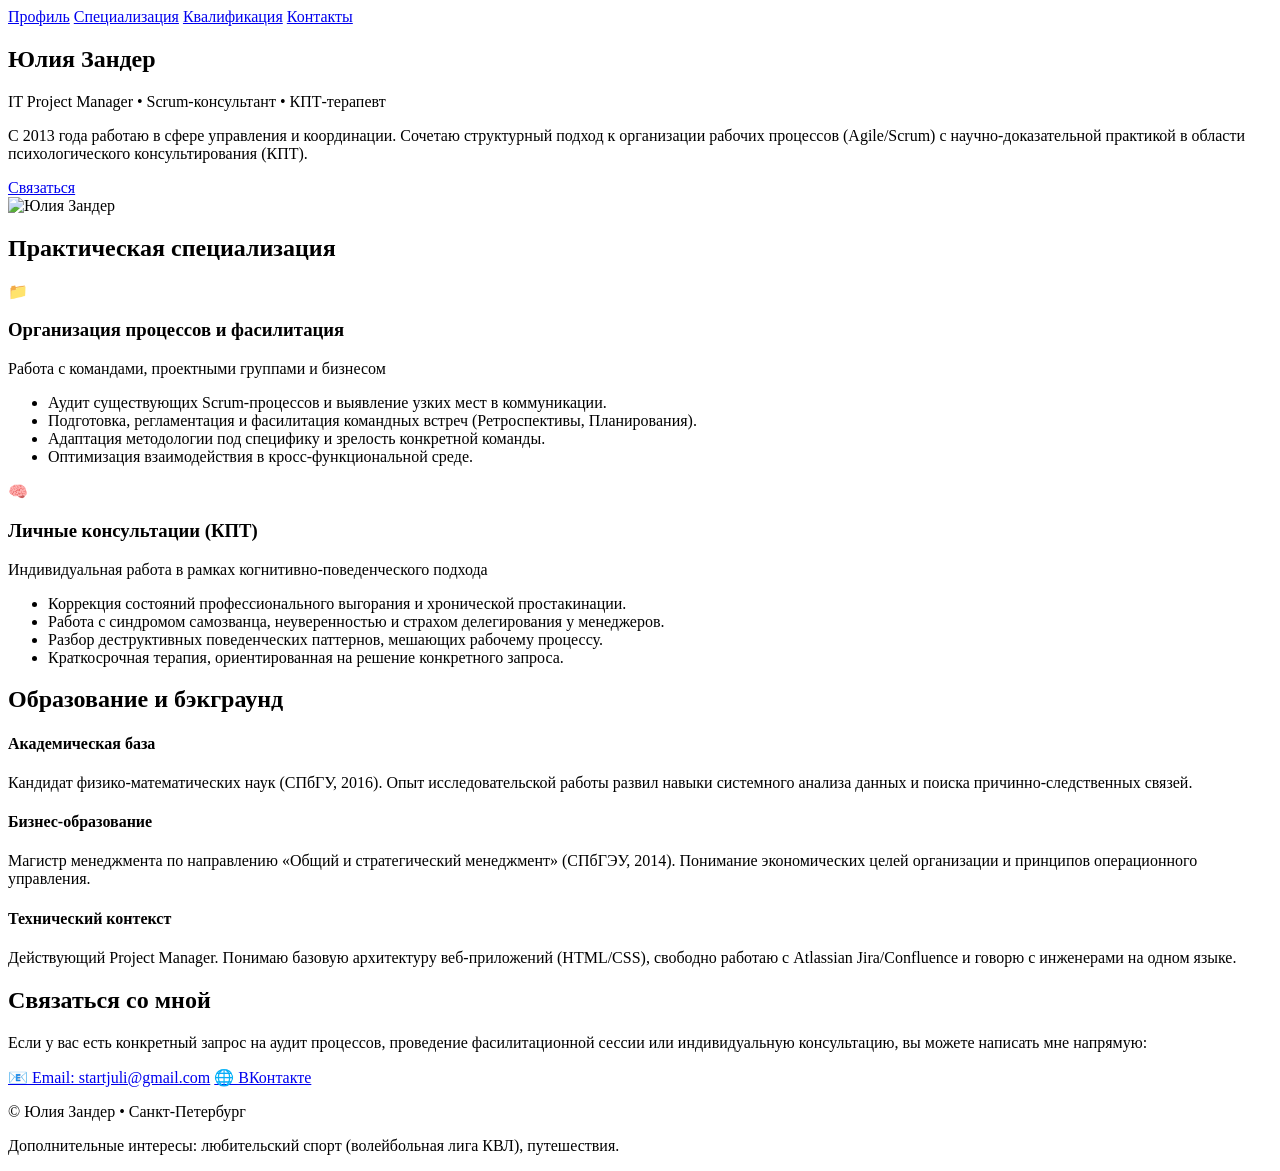
==== index.html @ 4fc64cb1 "Add positioning from Gmini (v 1) row" ====
<!DOCTYPE html>
<html lang="ru">
<head>
  <meta charset="UTF-8">
  <meta name="viewport" content="width=device-width, initial-scale=1.0">
  <title>Юлия Зандер | Управление проектами, Scrum-консалтинг, КПТ</title>
  <!-- Перешли на строгий и читаемый системный шрифт, убрали лишний декор -->
  <link href="https://fonts.googleapis.com/css2?family=Inter:wght@400;500;600;700&display=swap" rel="stylesheet">
  <link rel="stylesheet" href="my-page-styles.css">
</head>
<body>

  <header class="header">
    <nav class="menu">
      <a href="#about">Профиль</a> 
      <a href="#services">Специализация</a>
      <a href="#background">Квалификация</a>
      <a href="#contacts">Контакты</a>
    </nav>
  </header>

  <main class="container">
    
    <!-- Главный экран: Только факты и статус -->
    <section id="about" class="hero-section">
      <div class="hero-text">
        <h1>Юлия Зандер</h1>
        <p class="hero-subtitle">IT Project Manager • Scrum-консультант • КПТ-терапевт</p>
        <p class="hero-description">
          С 2013 года работаю в сфере управления и координации. Сочетаю структурный подход к организации рабочих процессов (Agile/Scrum) с научно-доказательной практикой в области психологического консультирования (КПТ).
        </p>
        <a href="#contacts" class="cta-button">Связаться</a>
      </div>
      <div class="hero-photo">
        <img src="my_photo_1.jpg" alt="Юлия Зандер" class="profile-img">
      </div>
    </section>

    <!-- Разделение практики: Четкие зоны ответственности -->
    <section id="services" class="services-section">
      <h2>Практическая специализация</h2>
      <div class="services-grid">
        
        <!-- Направление 1 -->
        <div class="service-card">
          <div class="card-icon">📁</div>
          <h3>Организация процессов и фасилитация</h3>
          <p class="card-target">Работа с командами, проектными группами и бизнесом</p>
          <ul class="card-list">
            <li>Аудит существующих Scrum-процессов и выявление узких мест в коммуникации.</li>
            <li>Подготовка, регламентация и фасилитация командных встреч (Ретроспективы, Планирования).</li>
            <li>Адаптация методологии под специфику и зрелость конкретной команды.</li>
            <li>Оптимизация взаимодействия в кросс-функциональной среде.</li>
          </ul>
        </div>

        <!-- Направление 2 -->
        <div class="service-card">
          <div class="card-icon">🧠</div>
          <h3>Личные консультации (КПТ)</h3>
          <p class="card-target">Индивидуальная работа в рамках когнитивно-поведенческого подхода</p>
          <ul class="card-list">
            <li>Коррекция состояний профессионального выгорания и хронической простакинации.</li>
            <li>Работа с синдромом самозванца, неуверенностью и страхом делегирования у менеджеров.</li>
            <li>Разбор деструктивных поведенческих паттернов, мешающих рабочему процессу.</li>
            <li>Краткосрочная терапия, ориентированная на решение конкретного запроса.</li>
          </ul>
        </div>

      </div>
    </section>

    <!-- Квалификация: Подтверждение надежности через жесткие факты -->
    <section id="background" class="background-section">
      <h2>Образование и бэкграунд</h2>
      <div class="bg-grid">
        <div class="bg-item">
          <h4>Академическая база</h4>
          <p>Кандидат физико-математических наук (СПбГУ, 2016). Опыт исследовательской работы развил навыки системного анализа данных и поиска причинно-следственных связей.</p>
        </div>
        <div class="bg-item">
          <h4>Бизнес-образование</h4>
          <p>Магистр менеджмента по направлению «Общий и стратегический менеджмент» (СПбГЭУ, 2014). Понимание экономических целей организации и принципов операционного управления.</p>
        </div>
        <div class="bg-item">
          <h4>Технический контекст</h4>
          <p>Действующий Project Manager. Понимаю базовую архитектуру веб-приложений (HTML/CSS), свободно работаю с Atlassian Jira/Confluence и говорю с инженерами на одном языке.</p>
        </div>
      </div>
    </section>

    <!-- Контакты: Без призывов "успей записаться" -->
    <section id="contacts" class="contacts-section">
      <h2>Связаться со мной</h2>
      <p>Если у вас есть конкретный запрос на аудит процессов, проведение фасилитационной сессии или индивидуальную консультацию, вы можете написать мне напрямую:</p>
      
      <div class="contacts-links">
        <a href="mailto:startjuli@gmail.com" class="contact-item">📧 Email: startjuli@gmail.com</a>
        <a href="https://vk.com/egorovayuli" target="_blank" class="contact-item">🌐 ВКонтакте</a>
      </div>
    </section>

  </main>

  <footer class="footer">
    <p>&copy; Юлия Зандер • Санкт-Петербург</p>
    <p class="footer-note">Дополнительные интересы: любительский спорт (волейбольная лига КВЛ), путешествия.</p>
  </footer>

</body>
</html>
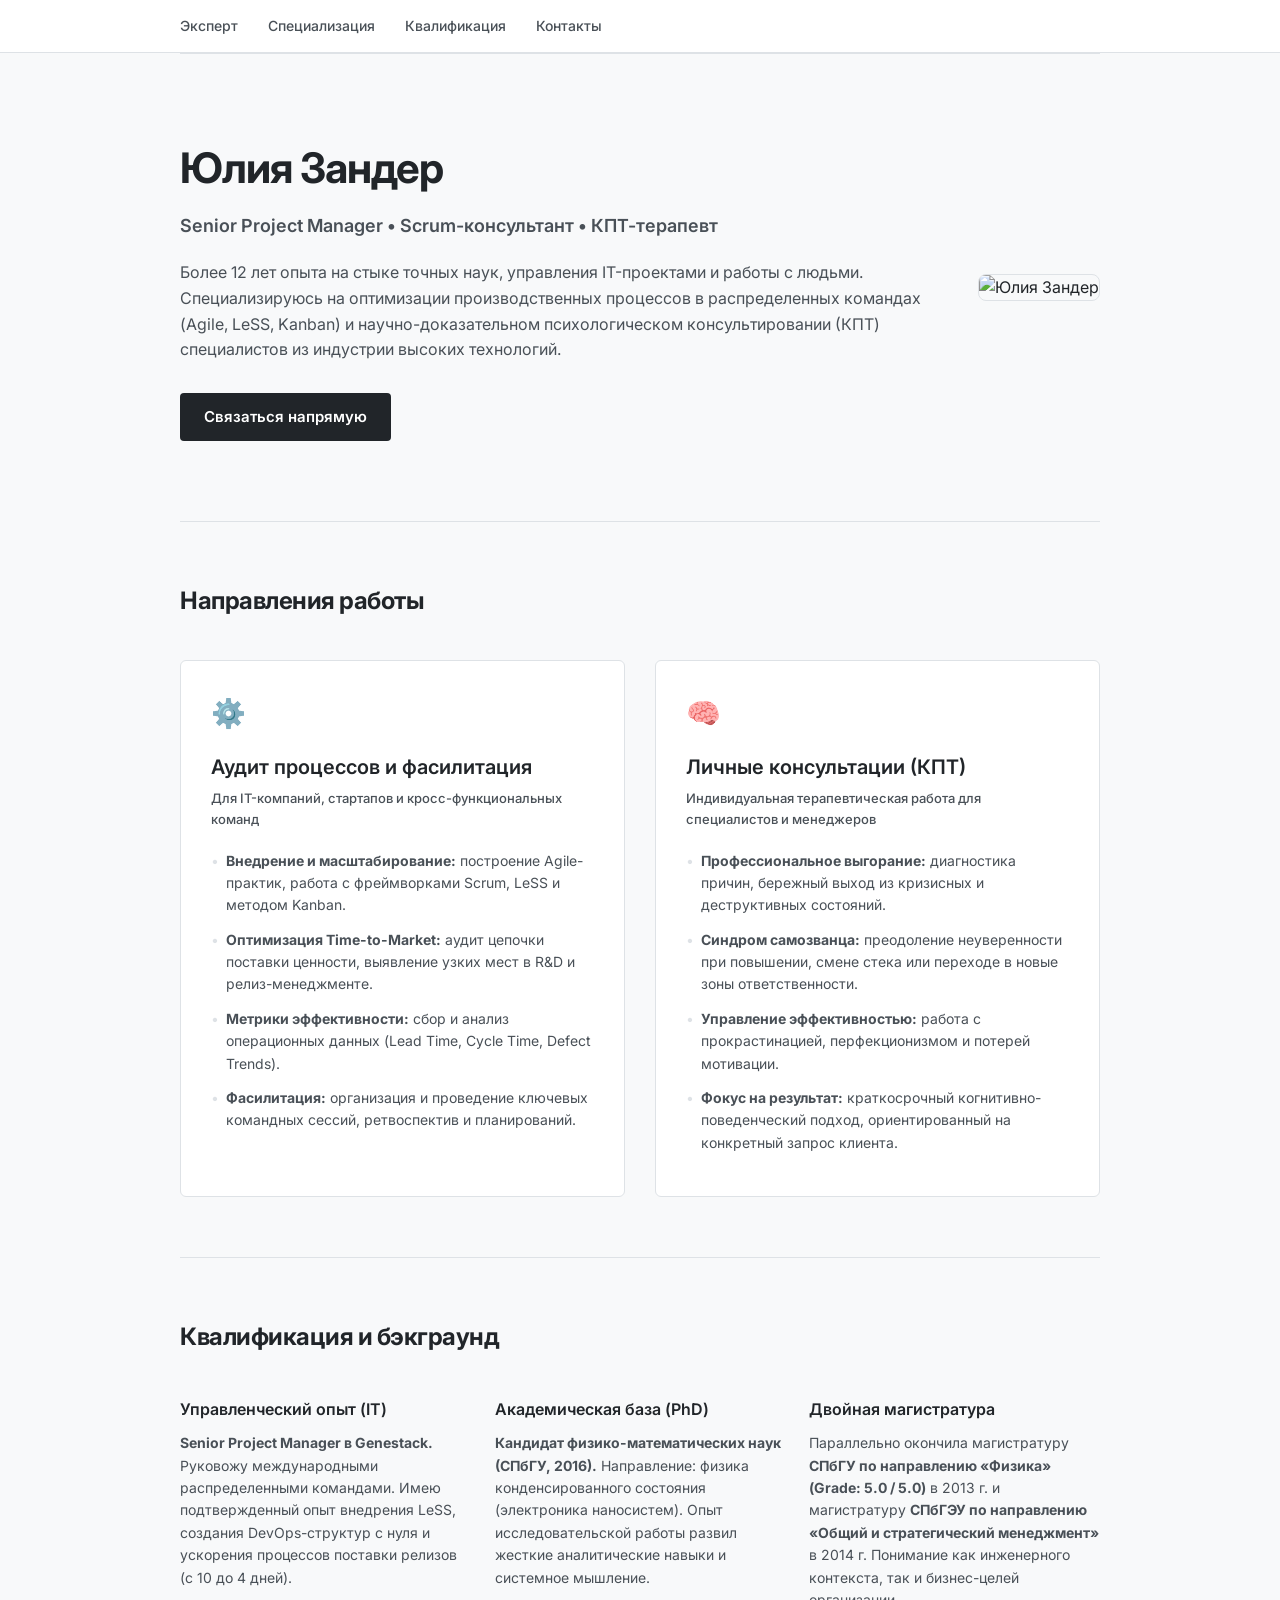
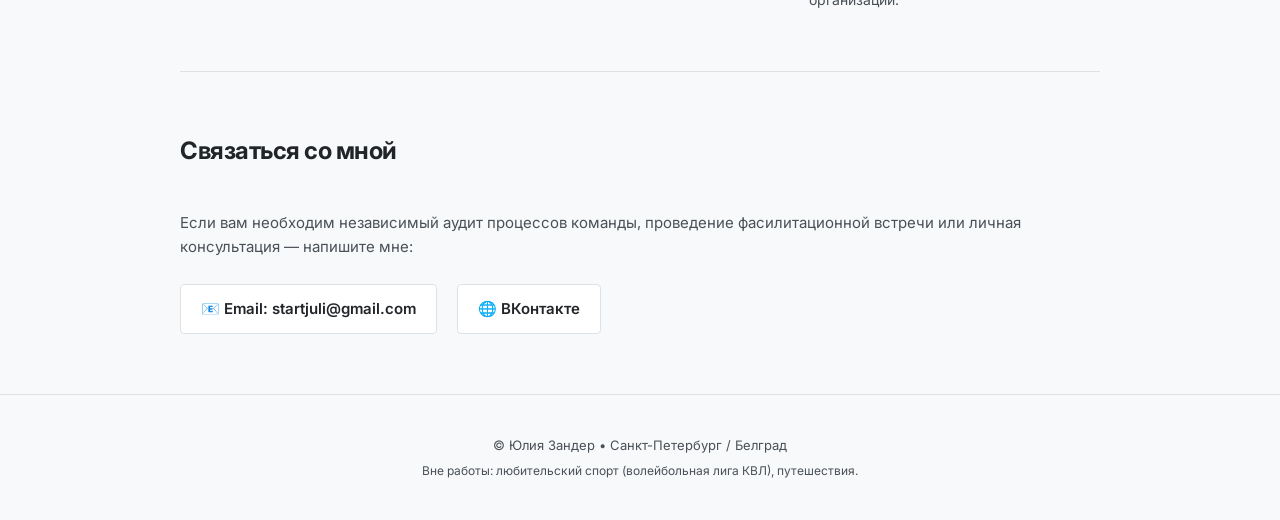
==== commit 3f8ef409: "Update index.html Add information about my work results" ====
--- a/index.html
+++ b/index.html
@@ -3,8 +3,7 @@
 <head>
   <meta charset="UTF-8">
   <meta name="viewport" content="width=device-width, initial-scale=1.0">
-  <title>Юлия Зандер | Управление проектами, Scrum-консалтинг, КПТ</title>
-  <!-- Перешли на строгий и читаемый системный шрифт, убрали лишний декор -->
+  <title>Юлия Зандер | Senior PM • Scrum-консультант • КПТ</title>
   <link href="https://fonts.googleapis.com/css2?family=Inter:wght@400;500;600;700&display=swap" rel="stylesheet">
   <link rel="stylesheet" href="my-page-styles.css">
 </head>
@@ -12,87 +11,85 @@
 
   <header class="header">
     <nav class="menu">
-      <a href="#about">Профиль</a> 
+      <a href="#about">Эксперт</a> 
       <a href="#services">Специализация</a>
-      <a href="#background">Квалификация</a>
+      <a href="#experience">Квалификация</a>
       <a href="#contacts">Контакты</a>
     </nav>
   </header>
 
   <main class="container">
     
-    <!-- Главный экран: Только факты и статус -->
     <section id="about" class="hero-section">
       <div class="hero-text">
         <h1>Юлия Зандер</h1>
-        <p class="hero-subtitle">IT Project Manager • Scrum-консультант • КПТ-терапевт</p>
+        <p class="hero-subtitle">Senior Project Manager • Scrum-консультант • КПТ-терапевт</p>
         <p class="hero-description">
-          С 2013 года работаю в сфере управления и координации. Сочетаю структурный подход к организации рабочих процессов (Agile/Scrum) с научно-доказательной практикой в области психологического консультирования (КПТ).
+          Более 12 лет опыта на стыке точных наук, управления IT-проектами и работы с людьми. 
+          Специализируюсь на оптимизации производственных процессов в распределенных командах (Agile, LeSS, Kanban) и научно-доказательном психологическом консультировании (КПТ) специалистов из индустрии высоких технологий.
         </p>
-        <a href="#contacts" class="cta-button">Связаться</a>
+        <a href="#contacts" class="cta-button">Связаться напрямую</a>
       </div>
       <div class="hero-photo">
         <img src="my_photo_1.jpg" alt="Юлия Зандер" class="profile-img">
       </div>
     </section>
 
-    <!-- Разделение практики: Четкие зоны ответственности -->
     <section id="services" class="services-section">
-      <h2>Практическая специализация</h2>
+      <h2>Направления работы</h2>
       <div class="services-grid">
         
-        <!-- Направление 1 -->
         <div class="service-card">
-          <div class="card-icon">📁</div>
-          <h3>Организация процессов и фасилитация</h3>
-          <p class="card-target">Работа с командами, проектными группами и бизнесом</p>
+          <div class="card-icon">⚙️</div>
+          <h3>Аудит процессов и фасилитация</h3>
+          <p class="card-target">Для IT-компаний, стартапов и кросс-функциональных команд</p>
           <ul class="card-list">
-            <li>Аудит существующих Scrum-процессов и выявление узких мест в коммуникации.</li>
-            <li>Подготовка, регламентация и фасилитация командных встреч (Ретроспективы, Планирования).</li>
-            <li>Адаптация методологии под специфику и зрелость конкретной команды.</li>
-            <li>Оптимизация взаимодействия в кросс-функциональной среде.</li>
+            <li><strong>Внедрение и масштабирование:</strong> построение Agile-практик, работа с фреймворками Scrum, LeSS и методом Kanban.</li>
+            <li><strong>Оптимизация Time-to-Market:</strong> аудит цепочки поставки ценности, выявление узких мест в R&D и релиз-менеджменте.</li>
+            <li><strong>Метрики эффективности:</strong> сбор и анализ операционных данных (Lead Time, Cycle Time, Defect Trends).</li>
+            <li><strong>Фасилитация:</strong> организация и проведение ключевых командных сессий, ретвоспектив и планирований.</li>
           </ul>
         </div>
 
-        <!-- Направление 2 -->
         <div class="service-card">
           <div class="card-icon">🧠</div>
           <h3>Личные консультации (КПТ)</h3>
-          <p class="card-target">Индивидуальная работа в рамках когнитивно-поведенческого подхода</p>
+          <p class="card-target">Индивидуальная терапевтическая работа для специалистов и менеджеров</p>
           <ul class="card-list">
-            <li>Коррекция состояний профессионального выгорания и хронической простакинации.</li>
-            <li>Работа с синдромом самозванца, неуверенностью и страхом делегирования у менеджеров.</li>
-            <li>Разбор деструктивных поведенческих паттернов, мешающих рабочему процессу.</li>
-            <li>Краткосрочная терапия, ориентированная на решение конкретного запроса.</li>
+            <li><strong>Профессиональное выгорание:</strong> диагностика причин, бережный выход из кризисных и деструктивных состояний.</li>
+            <li><strong>Синдром самозванца:</strong> преодоление неуверенности при повышении, смене стека или переходе в новые зоны ответственности.</li>
+            <li><strong>Управление эффективностью:</strong> работа с прокрастинацией, перфекционизмом и потерей мотивации.</li>
+            <li><strong>Фокус на результат:</strong> краткосрочный когнитивно-поведенческий подход, ориентированный на конкретный запрос клиента.</li>
           </ul>
         </div>
 
       </div>
     </section>
 
-    <!-- Квалификация: Подтверждение надежности через жесткие факты -->
-    <section id="background" class="background-section">
-      <h2>Образование и бэкграунд</h2>
+    <section id="experience" class="background-section">
+      <h2>Квалификация и бэкграунд</h2>
+      
       <div class="bg-grid">
         <div class="bg-item">
-          <h4>Академическая база</h4>
-          <p>Кандидат физико-математических наук (СПбГУ, 2016). Опыт исследовательской работы развил навыки системного анализа данных и поиска причинно-следственных связей.</p>
+          <h4>Управленческий опыт (IT)</h4>
+          <p><strong>Senior Project Manager в Genestack.</strong> Руковожу международными распределенными командами. Имею подтвержденный опыт внедрения LeSS, создания DevOps-структур с нуля и ускорения процессов поставки релизов (с 10 до 4 дней).</p>
         </div>
+        
         <div class="bg-item">
-          <h4>Бизнес-образование</h4>
-          <p>Магистр менеджмента по направлению «Общий и стратегический менеджмент» (СПбГЭУ, 2014). Понимание экономических целей организации и принципов операционного управления.</p>
+          <h4>Академическая база (PhD)</h4>
+          <p><strong>Кандидат физико-математических наук (СПбГУ, 2016).</strong> Направление: физика конденсированного состояния (электроника наносистем). Опыт исследовательской работы развил жесткие аналитические навыки и системное мышление.</p>
         </div>
+
         <div class="bg-item">
-          <h4>Технический контекст</h4>
-          <p>Действующий Project Manager. Понимаю базовую архитектуру веб-приложений (HTML/CSS), свободно работаю с Atlassian Jira/Confluence и говорю с инженерами на одном языке.</p>
+          <h4>Двойная магистратура</h4>
+          <p>Параллельно окончила магистратуру <strong>СПбГУ по направлению «Физика» (Grade: 5.0 / 5.0)</strong> в 2013 г. и магистратуру <strong>СПбГЭУ по направлению «Общий и стратегический менеджмент»</strong> в 2014 г. Понимание как инженерного контекста, так и бизнес-целей организации.</p>
         </div>
       </div>
     </section>
 
-    <!-- Контакты: Без призывов "успей записаться" -->
     <section id="contacts" class="contacts-section">
       <h2>Связаться со мной</h2>
-      <p>Если у вас есть конкретный запрос на аудит процессов, проведение фасилитационной сессии или индивидуальную консультацию, вы можете написать мне напрямую:</p>
+      <p>Если вам необходим независимый аудит процессов команды, проведение фасилитационной встречи или личная консультация — напишите мне:</p>
       
       <div class="contacts-links">
         <a href="mailto:startjuli@gmail.com" class="contact-item">📧 Email: startjuli@gmail.com</a>
@@ -103,8 +100,8 @@
   </main>
 
   <footer class="footer">
-    <p>&copy; Юлия Зандер • Санкт-Петербург</p>
-    <p class="footer-note">Дополнительные интересы: любительский спорт (волейбольная лига КВЛ), путешествия.</p>
+    <p>&copy; Юлия Зандер • Санкт-Петербург / Белград</p>
+    <p class="footer-note">Вне работы: любительский спорт (волейбольная лига КВЛ), путешествия.</p>
   </footer>
 
 </body>
--- a/my-page-styles.css
+++ b/my-page-styles.css
@@ -0,0 +1,275 @@
+/* Общие строгие настройки */
+:root {
+  --bg-color: #f8f9fa;
+  --text-main: #212529;
+  --text-muted: #495057;
+  --accent: #212529; /* Минималистичный черный акцент */
+  --card-bg: #ffffff;
+  --border-color: #dee2e6;
+}
+
+* {
+  box-sizing: border-box;
+  margin: 0;
+  padding: 0;
+}
+
+body {
+  font-family: 'Inter', -apple-system, BlinkMacSystemFont, "Segoe UI", Roboto, sans-serif;
+  background-color: var(--bg-color);
+  color: var(--text-main);
+  line-height: 1.6;
+}
+
+.container {
+  max-width: 960px;
+  margin: 0 auto;
+  padding: 0 20px;
+}
+
+/* Навигация */
+.header {
+  background-color: var(--card-bg);
+  border-bottom: 1px solid var(--border-color);
+  position: sticky;
+  top: 0;
+  z-index: 100;
+}
+
+.menu {
+  max-width: 960px;
+  margin: 0 auto;
+  display: flex;
+  justify-content: flex-start;
+  padding: 15px 20px;
+  gap: 30px;
+}
+
+.menu a {
+  text-decoration: none;
+  color: var(--text-muted);
+  font-weight: 500;
+  font-size: 14px;
+  transition: color 0.2s;
+}
+
+.menu a:hover {
+  color: var(--accent);
+}
+
+/* Главный экран */
+.hero-section {
+  display: flex;
+  align-items: center;
+  justify-content: space-between;
+  padding: 80px 0;
+  gap: 40px;
+}
+
+.hero-text {
+  flex: 1;
+}
+
+.hero-text h1 {
+  font-size: 42px;
+  font-weight: 700;
+  letter-spacing: -1px;
+  margin-bottom: 10px;
+}
+
+.hero-subtitle {
+  font-size: 18px;
+  font-weight: 600;
+  color: var(--text-muted);
+  margin-bottom: 20px;
+}
+
+.hero-description {
+  font-size: 16px;
+  color: var(--text-muted);
+  margin-bottom: 30px;
+}
+
+.cta-button {
+  display: inline-block;
+  background-color: var(--accent);
+  color: #ffffff;
+  text-decoration: none;
+  padding: 12px 24px;
+  font-weight: 600;
+  font-size: 15px;
+  border-radius: 4px;
+  transition: opacity 0.2s;
+}
+
+.cta-button:hover {
+  opacity: 0.9;
+}
+
+.hero-photo {
+  flex-shrink: 0;
+}
+
+.profile-img {
+  width: 280px;
+  height: 280px;
+  object-fit: cover;
+  border-radius: 8px;
+  border: 1px solid var(--border-color);
+}
+
+/* Секции общего вида */
+section {
+  padding: 60px 0;
+  border-top: 1px solid var(--border-color);
+}
+
+section h2 {
+  font-size: 24px;
+  font-weight: 700;
+  margin-bottom: 40px;
+  letter-spacing: -0.5px;
+}
+
+/* Сетка услуг (2 колонки) */
+.services-grid {
+  display: grid;
+  grid-template-columns: 1fr 1fr;
+  gap: 30px;
+}
+
+.service-card {
+  background-color: var(--card-bg);
+  border: 1px solid var(--border-color);
+  border-radius: 6px;
+  padding: 30px;
+}
+
+.card-icon {
+  font-size: 28px;
+  margin-bottom: 15px;
+}
+
+.service-card h3 {
+  font-size: 20px;
+  font-weight: 600;
+  margin-bottom: 5px;
+}
+
+.card-target {
+  font-size: 13px;
+  color: var(--text-muted);
+  font-weight: 500;
+  margin-bottom: 20px;
+}
+
+.card-list {
+  list-style: none;
+}
+
+.card-list li {
+  font-size: 14px;
+  color: var(--text-muted);
+  margin-bottom: 12px;
+  position: relative;
+  padding-left: 15px;
+}
+
+.card-list li::before {
+  content: "•";
+  position: absolute;
+  left: 0;
+  color: var(--border-color);
+}
+
+/* Сетка квалификации (3 колонки) */
+.bg-grid {
+  display: grid;
+  grid-template-columns: repeat(3, 1fr);
+  gap: 24px;
+}
+
+.bg-item h4 {
+  font-size: 16px;
+  font-weight: 600;
+  margin-bottom: 10px;
+}
+
+.bg-item p {
+  font-size: 14px;
+  color: var(--text-muted);
+}
+
+/* Контакты */
+.contacts-section p {
+  font-size: 15px;
+  color: var(--text-muted);
+  margin-bottom: 25px;
+}
+
+.contacts-links {
+  display: flex;
+  gap: 20px;
+}
+
+.contact-item {
+  display: inline-block;
+  text-decoration: none;
+  color: var(--text-main);
+  font-weight: 600;
+  font-size: 15px;
+  border: 1px solid var(--border-color);
+  padding: 12px 20px;
+  border-radius: 4px;
+  background-color: var(--card-bg);
+  transition: background-color 0.2s;
+}
+
+.contact-item:hover {
+  background-color: var(--bg-color);
+}
+
+/* Подвал */
+.footer {
+  padding: 40px 0;
+  text-align: center;
+  border-top: 1px solid var(--border-color);
+  font-size: 13px;
+  color: var(--text-muted);
+}
+
+.footer-note {
+  margin-top: 5px;
+  font-size: 12px;
+}
+
+/* Адаптивность для мобильных устройств */
+@media (max-width: 768px) {
+  .hero-section {
+    flex-direction: column-reverse;
+    text-align: center;
+    padding: 40px 0;
+  }
+  
+  .hero-text h1 {
+    font-size: 32px;
+  }
+  
+  .profile-img {
+    width: 200px;
+    height: 200px;
+  }
+  
+  .services-grid, .bg-grid {
+    grid-template-columns: 1fr;
+  }
+  
+  .menu {
+    justify-content: center;
+    gap: 15px;
+  }
+  
+  .contacts-links {
+    flex-direction: column;
+  }
+}
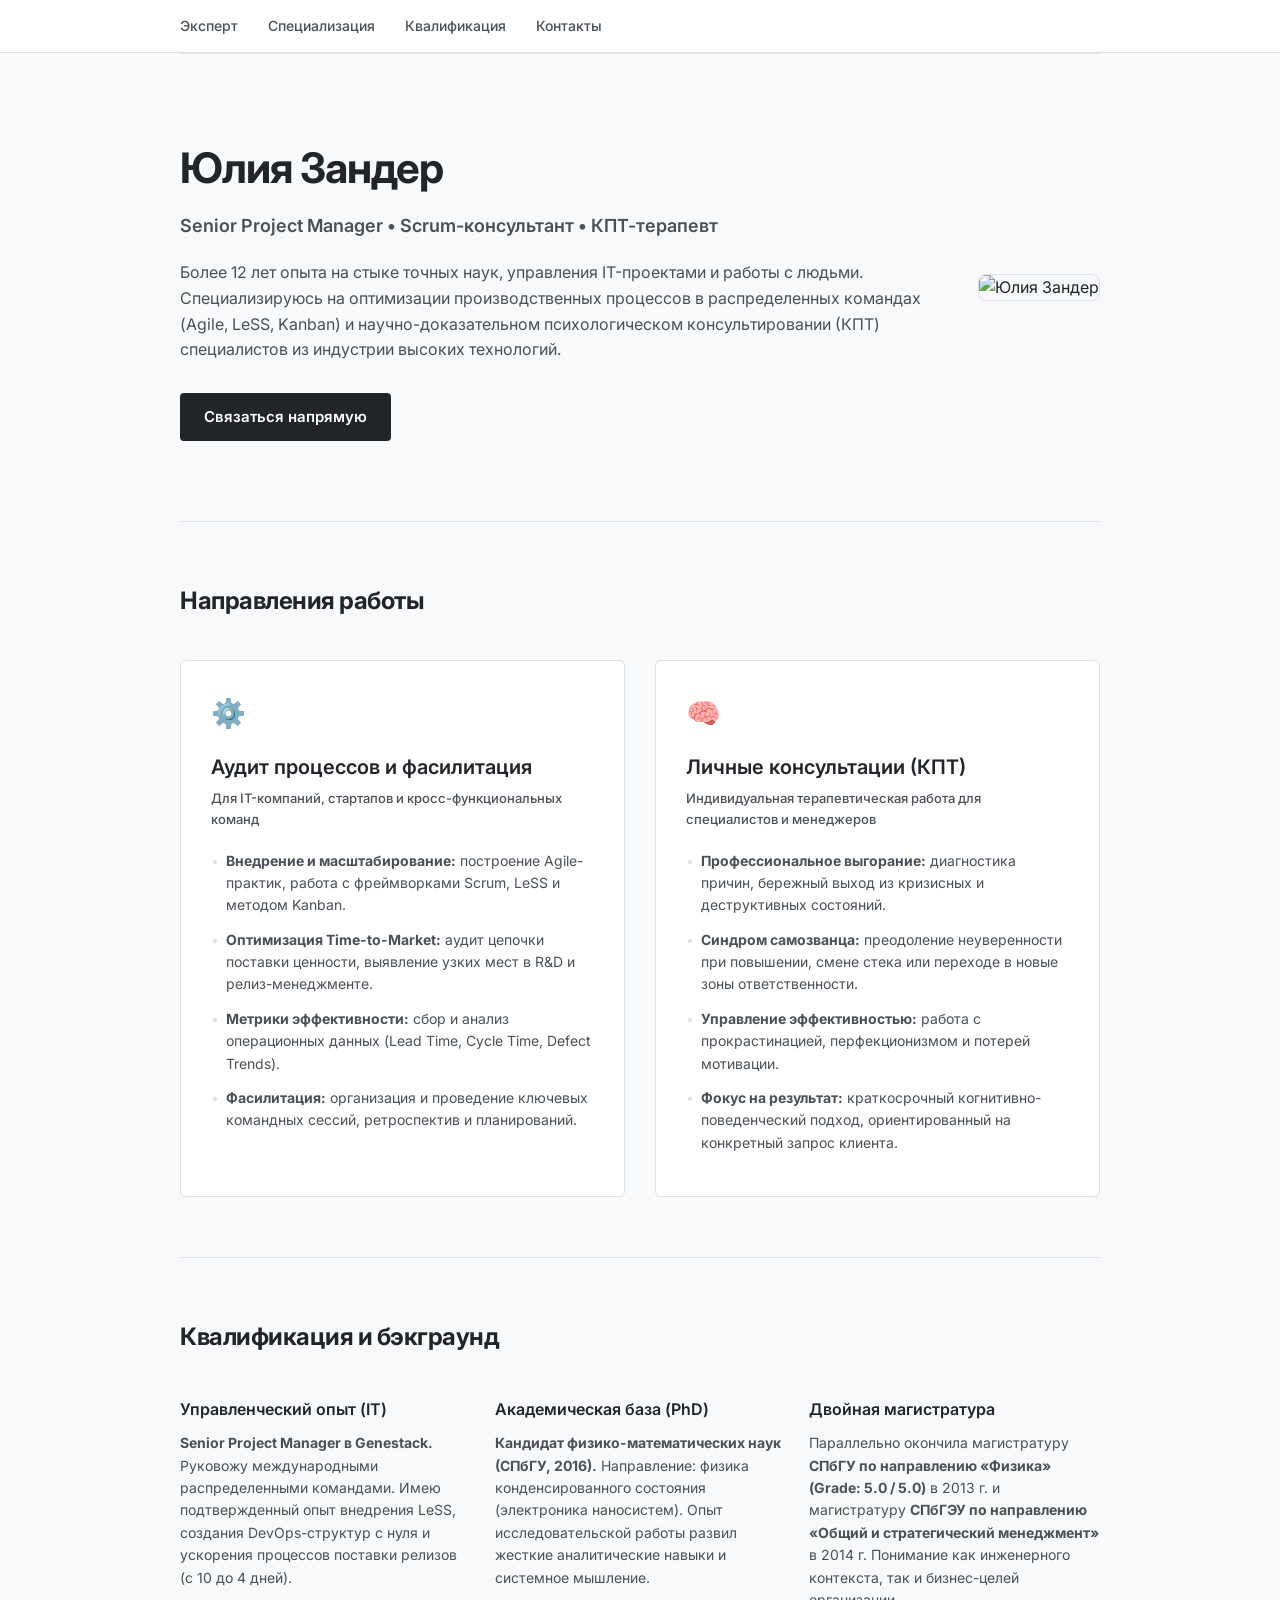
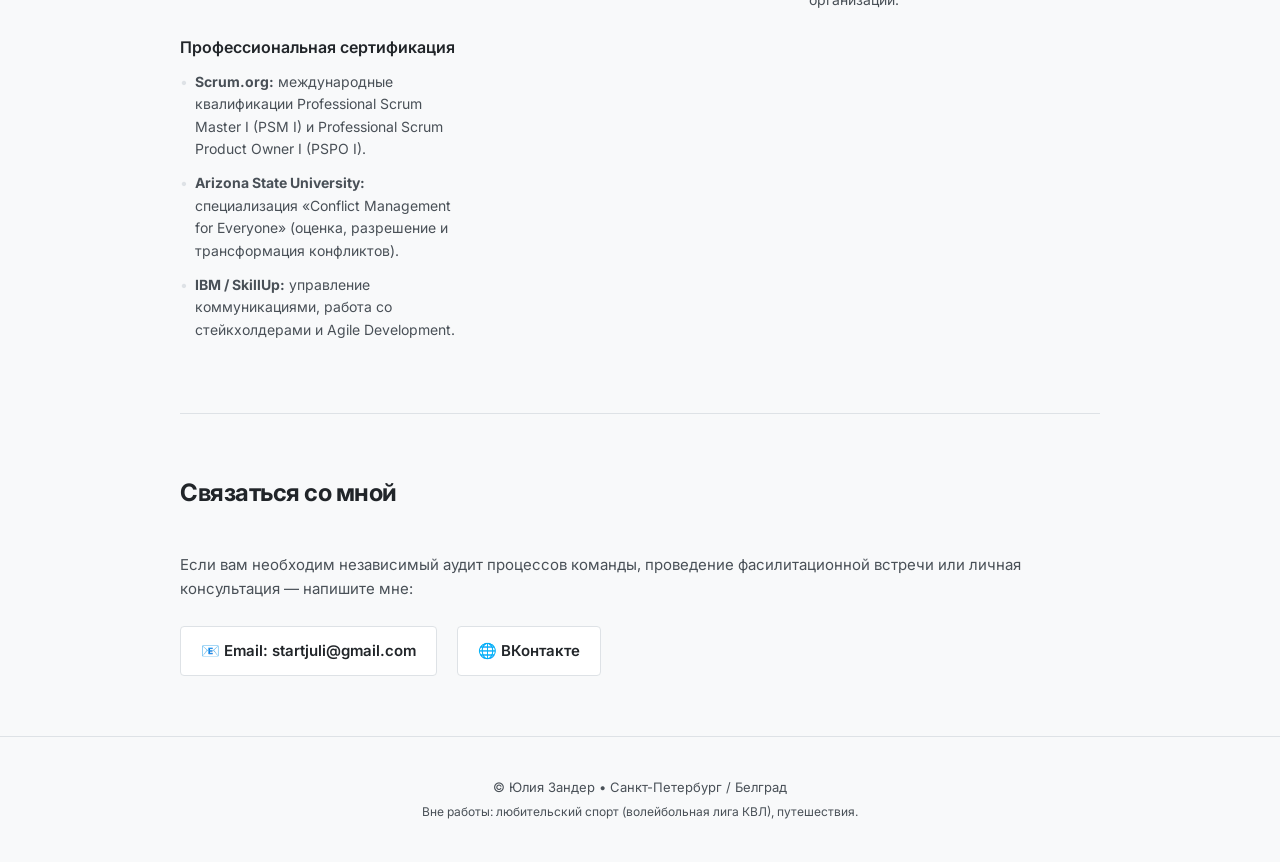
==== commit a64ab35f: "Update index.html" ====
--- a/index.html
+++ b/index.html
@@ -20,6 +20,7 @@
 
   <main class="container">
     
+    <!-- Главный экран: Позиционирование -->
     <section id="about" class="hero-section">
       <div class="hero-text">
         <h1>Юлия Зандер</h1>
@@ -35,10 +36,12 @@
       </div>
     </section>
 
+    <!-- Направления работы -->
     <section id="services" class="services-section">
       <h2>Направления работы</h2>
       <div class="services-grid">
         
+        <!-- Бизнес/Процессы -->
         <div class="service-card">
           <div class="card-icon">⚙️</div>
           <h3>Аудит процессов и фасилитация</h3>
@@ -47,10 +50,11 @@
             <li><strong>Внедрение и масштабирование:</strong> построение Agile-практик, работа с фреймворками Scrum, LeSS и методом Kanban.</li>
             <li><strong>Оптимизация Time-to-Market:</strong> аудит цепочки поставки ценности, выявление узких мест в R&D и релиз-менеджменте.</li>
             <li><strong>Метрики эффективности:</strong> сбор и анализ операционных данных (Lead Time, Cycle Time, Defect Trends).</li>
-            <li><strong>Фасилитация:</strong> организация и проведение ключевых командных сессий, ретвоспектив и планирований.</li>
+            <li><strong>Фасилитация:</strong> организация и проведение ключевых командных сессий, ретроспектив и планирований.</li>
           </ul>
         </div>
 
+        <!-- Консультации/КПТ -->
         <div class="service-card">
           <div class="card-icon">🧠</div>
           <h3>Личные консультации (КПТ)</h3>
@@ -66,27 +70,42 @@
       </div>
     </section>
 
+    <!-- Квалификация и бэкграунд -->
     <section id="experience" class="background-section">
       <h2>Квалификация и бэкграунд</h2>
       
       <div class="bg-grid">
+        <!-- Блок 1: Опыт -->
         <div class="bg-item">
           <h4>Управленческий опыт (IT)</h4>
           <p><strong>Senior Project Manager в Genestack.</strong> Руковожу международными распределенными командами. Имею подтвержденный опыт внедрения LeSS, создания DevOps-структур с нуля и ускорения процессов поставки релизов (с 10 до 4 дней).</p>
         </div>
         
+        <!-- Блок 2: Наука -->
         <div class="bg-item">
           <h4>Академическая база (PhD)</h4>
           <p><strong>Кандидат физико-математических наук (СПбГУ, 2016).</strong> Направление: физика конденсированного состояния (электроника наносистем). Опыт исследовательской работы развил жесткие аналитические навыки и системное мышление.</p>
         </div>
 
+        <!-- Блок 3: Высшее образование -->
         <div class="bg-item">
           <h4>Двойная магистратура</h4>
           <p>Параллельно окончила магистратуру <strong>СПбГУ по направлению «Физика» (Grade: 5.0 / 5.0)</strong> в 2013 г. и магистратуру <strong>СПбГЭУ по направлению «Общий и стратегический менеджмент»</strong> в 2014 г. Понимание как инженерного контекста, так и бизнес-целей организации.</p>
         </div>
+
+        <!-- Блок 4: Сертификаты из LinkedIn -->
+        <div class="bg-item">
+          <h4>Профессиональная сертификация</h4>
+          <ul class="card-list" style="margin-top: 10px;">
+            <li><strong>Scrum.org:</strong> международные квалификации Professional Scrum Master I (PSM I) и Professional Scrum Product Owner I (PSPO I).</li>
+            <li><strong>Arizona State University:</strong> специализация «Conflict Management for Everyone» (оценка, разрешение и трансформация конфликтов).</li>
+            <li><strong>IBM / SkillUp:</strong> управление коммуникациями, работа со стейкхолдерами и Agile Development.</li>
+          </ul>
+        </div>
       </div>
     </section>
 
+    <!-- Контакты -->
     <section id="contacts" class="contacts-section">
       <h2>Связаться со мной</h2>
       <p>Если вам необходим независимый аудит процессов команды, проведение фасилитационной встречи или личная консультация — напишите мне:</p>
@@ -99,6 +118,7 @@
 
   </main>
 
+  <!-- Подвал сайта -->
   <footer class="footer">
     <p>&copy; Юлия Зандер • Санкт-Петербург / Белград</p>
     <p class="footer-note">Вне работы: любительский спорт (волейбольная лига КВЛ), путешествия.</p>
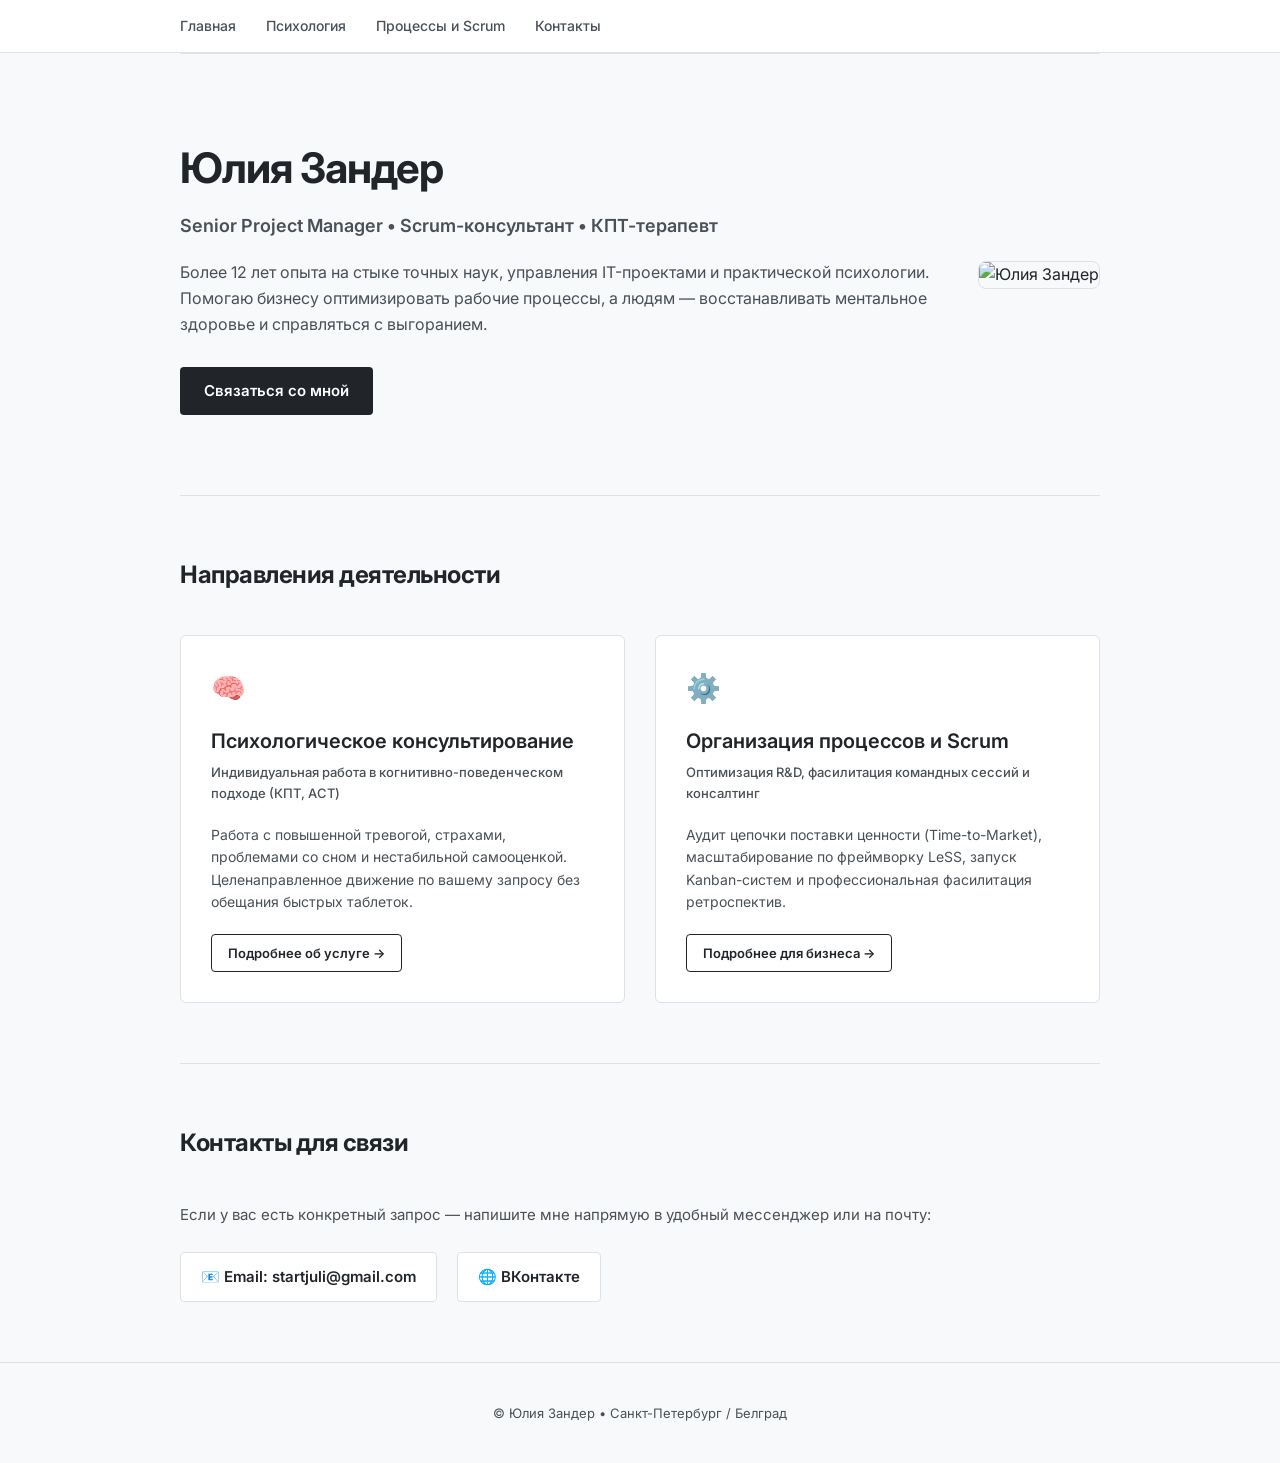
==== commit 0f9a5afd: "Update index.html new structure for 3 separate pages" ====
--- a/index.html
+++ b/index.html
@@ -3,7 +3,7 @@
 <head>
   <meta charset="UTF-8">
   <meta name="viewport" content="width=device-width, initial-scale=1.0">
-  <title>Юлия Зандер | Senior PM • Scrum-консультант • КПТ</title>
+  <title>Юлия Зандер | Экспертные решения для бизнеса и человека</title>
   <link href="https://fonts.googleapis.com/css2?family=Inter:wght@400;500;600;700&display=swap" rel="stylesheet">
   <link rel="stylesheet" href="my-page-styles.css">
 </head>
@@ -11,105 +11,59 @@
 
   <header class="header">
     <nav class="menu">
-      <a href="#about">Эксперт</a> 
-      <a href="#services">Специализация</a>
-      <a href="#experience">Квалификация</a>
+      <a href="index.html">Главная</a> 
+      <a href="psychology.html">Психология</a>
+      <a href="scrum.html">Процессы и Scrum</a>
       <a href="#contacts">Контакты</a>
     </nav>
   </header>
 
   <main class="container">
     
-    <!-- Главный экран: Позиционирование -->
     <section id="about" class="hero-section">
       <div class="hero-text">
         <h1>Юлия Зандер</h1>
         <p class="hero-subtitle">Senior Project Manager • Scrum-консультант • КПТ-терапевт</p>
         <p class="hero-description">
-          Более 12 лет опыта на стыке точных наук, управления IT-проектами и работы с людьми. 
-          Специализируюсь на оптимизации производственных процессов в распределенных командах (Agile, LeSS, Kanban) и научно-доказательном психологическом консультировании (КПТ) специалистов из индустрии высоких технологий.
+          Более 12 лет опыта на стыке точных наук, управления IT-проектами и практической психологии. Помогаю бизнесу оптимизировать рабочие процессы, а людям — восстанавливать ментальное здоровье и справляться с выгоранием.
         </p>
-        <a href="#contacts" class="cta-button">Связаться напрямую</a>
+        <a href="#contacts" class="cta-button">Связаться со мной</a>
       </div>
       <div class="hero-photo">
         <img src="my_photo_1.jpg" alt="Юлия Зандер" class="profile-img">
       </div>
     </section>
 
-    <!-- Направления работы -->
     <section id="services" class="services-section">
-      <h2>Направления работы</h2>
+      <h2>Направления деятельности</h2>
       <div class="services-grid">
         
-        <!-- Бизнес/Процессы -->
+        <div class="service-card">
+          <div class="card-icon">🧠</div>
+          <h3>Психологическое консультирование</h3>
+          <p class="card-target">Индивидуальная работа в когнитивно-поведенческом подходе (КПТ, ACT)</p>
+          <p class="card-preview-text" style="font-size: 14px; color: #495057; margin-bottom: 20px;">
+            Работа с повышенной тревогой, страхами, проблемами со сном и нестабильной самооценкой. Целенаправленное движение по вашему запросу без обещания быстрых таблеток.
+          </p>
+          <a href="psychology.html" class="cta-button" style="background-color: transparent; color: #212529; border: 1px solid #212529; padding: 8px 16px; font-size: 13px;">Подробнее об услуге &rarr;</a>
+        </div>
+
         <div class="service-card">
           <div class="card-icon">⚙️</div>
-          <h3>Аудит процессов и фасилитация</h3>
-          <p class="card-target">Для IT-компаний, стартапов и кросс-функциональных команд</p>
-          <ul class="card-list">
-            <li><strong>Внедрение и масштабирование:</strong> построение Agile-практик, работа с фреймворками Scrum, LeSS и методом Kanban.</li>
-            <li><strong>Оптимизация Time-to-Market:</strong> аудит цепочки поставки ценности, выявление узких мест в R&D и релиз-менеджменте.</li>
-            <li><strong>Метрики эффективности:</strong> сбор и анализ операционных данных (Lead Time, Cycle Time, Defect Trends).</li>
-            <li><strong>Фасилитация:</strong> организация и проведение ключевых командных сессий, ретроспектив и планирований.</li>
-          </ul>
-        </div>
-
-        <!-- Консультации/КПТ -->
-        <div class="service-card">
-          <div class="card-icon">🧠</div>
-          <h3>Личные консультации (КПТ)</h3>
-          <p class="card-target">Индивидуальная терапевтическая работа для специалистов и менеджеров</p>
-          <ul class="card-list">
-            <li><strong>Профессиональное выгорание:</strong> диагностика причин, бережный выход из кризисных и деструктивных состояний.</li>
-            <li><strong>Синдром самозванца:</strong> преодоление неуверенности при повышении, смене стека или переходе в новые зоны ответственности.</li>
-            <li><strong>Управление эффективностью:</strong> работа с прокрастинацией, перфекционизмом и потерей мотивации.</li>
-            <li><strong>Фокус на результат:</strong> краткосрочный когнитивно-поведенческий подход, ориентированный на конкретный запрос клиента.</li>
-          </ul>
+          <h3>Организация процессов и Scrum</h3>
+          <p class="card-target">Оптимизация R&D, фасилитация командных сессий и консалтинг</p>
+          <p class="card-preview-text" style="font-size: 14px; color: #495057; margin-bottom: 20px;">
+            Аудит цепочки поставки ценности (Time-to-Market), масштабирование по фреймворку LeSS, запуск Kanban-систем и профессиональная фасилитация ретроспектив.
+          </p>
+          <a href="scrum.html" class="cta-button" style="background-color: transparent; color: #212529; border: 1px solid #212529; padding: 8px 16px; font-size: 13px;">Подробнее для бизнеса &rarr;</a>
         </div>
 
       </div>
     </section>
 
-    <!-- Квалификация и бэкграунд -->
-    <section id="experience" class="background-section">
-      <h2>Квалификация и бэкграунд</h2>
-      
-      <div class="bg-grid">
-        <!-- Блок 1: Опыт -->
-        <div class="bg-item">
-          <h4>Управленческий опыт (IT)</h4>
-          <p><strong>Senior Project Manager в Genestack.</strong> Руковожу международными распределенными командами. Имею подтвержденный опыт внедрения LeSS, создания DevOps-структур с нуля и ускорения процессов поставки релизов (с 10 до 4 дней).</p>
-        </div>
-        
-        <!-- Блок 2: Наука -->
-        <div class="bg-item">
-          <h4>Академическая база (PhD)</h4>
-          <p><strong>Кандидат физико-математических наук (СПбГУ, 2016).</strong> Направление: физика конденсированного состояния (электроника наносистем). Опыт исследовательской работы развил жесткие аналитические навыки и системное мышление.</p>
-        </div>
-
-        <!-- Блок 3: Высшее образование -->
-        <div class="bg-item">
-          <h4>Двойная магистратура</h4>
-          <p>Параллельно окончила магистратуру <strong>СПбГУ по направлению «Физика» (Grade: 5.0 / 5.0)</strong> в 2013 г. и магистратуру <strong>СПбГЭУ по направлению «Общий и стратегический менеджмент»</strong> в 2014 г. Понимание как инженерного контекста, так и бизнес-целей организации.</p>
-        </div>
-
-        <!-- Блок 4: Сертификаты из LinkedIn -->
-        <div class="bg-item">
-          <h4>Профессиональная сертификация</h4>
-          <ul class="card-list" style="margin-top: 10px;">
-            <li><strong>Scrum.org:</strong> международные квалификации Professional Scrum Master I (PSM I) и Professional Scrum Product Owner I (PSPO I).</li>
-            <li><strong>Arizona State University:</strong> специализация «Conflict Management for Everyone» (оценка, разрешение и трансформация конфликтов).</li>
-            <li><strong>IBM / SkillUp:</strong> управление коммуникациями, работа со стейкхолдерами и Agile Development.</li>
-          </ul>
-        </div>
-      </div>
-    </section>
-
-    <!-- Контакты -->
     <section id="contacts" class="contacts-section">
-      <h2>Связаться со мной</h2>
-      <p>Если вам необходим независимый аудит процессов команды, проведение фасилитационной встречи или личная консультация — напишите мне:</p>
-      
+      <h2>Контакты для связи</h2>
+      <p>Если у вас есть конкретный запрос — напишите мне напрямую в удобный мессенджер или на почту:</p>
       <div class="contacts-links">
         <a href="mailto:startjuli@gmail.com" class="contact-item">📧 Email: startjuli@gmail.com</a>
         <a href="https://vk.com/egorovayuli" target="_blank" class="contact-item">🌐 ВКонтакте</a>
@@ -118,10 +72,8 @@
 
   </main>
 
-  <!-- Подвал сайта -->
   <footer class="footer">
     <p>&copy; Юлия Зандер • Санкт-Петербург / Белград</p>
-    <p class="footer-note">Вне работы: любительский спорт (волейбольная лига КВЛ), путешествия.</p>
   </footer>
 
 </body>
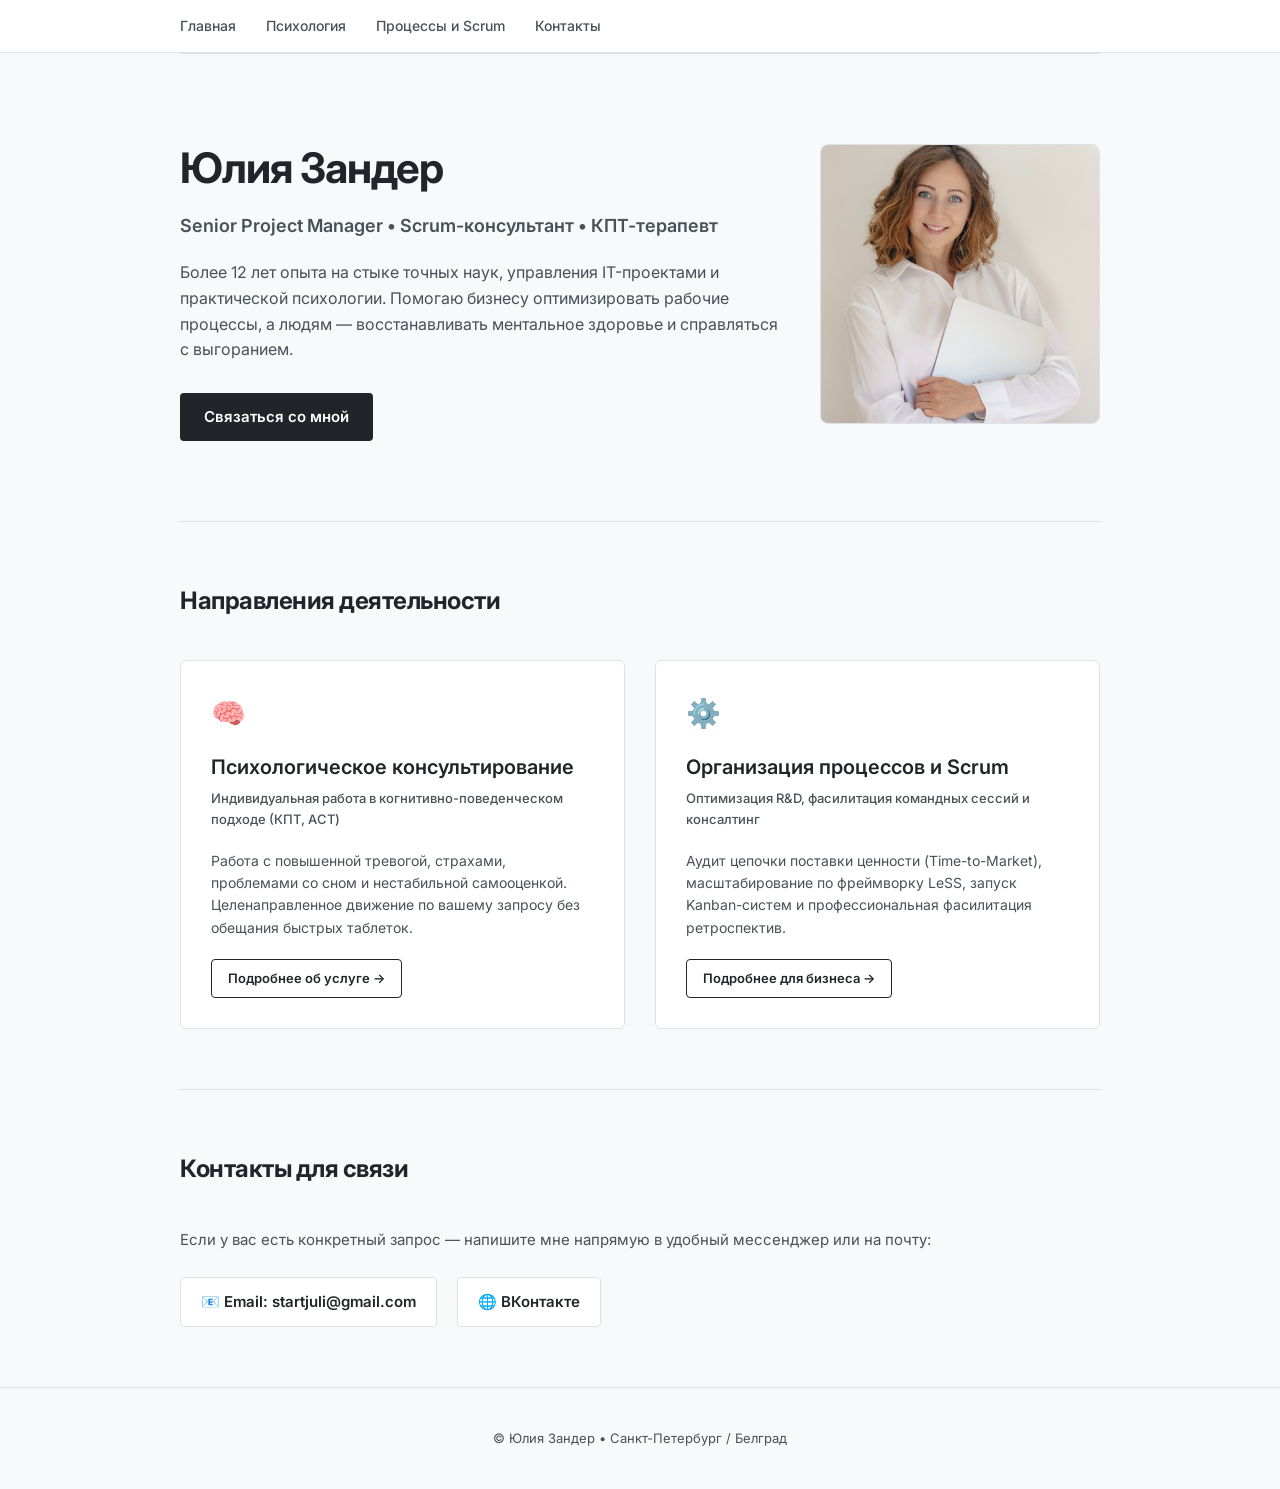
==== commit ba098a76: "Update index.html protect photo" ====
--- a/index.html
+++ b/index.html
@@ -30,7 +30,8 @@
         <a href="#contacts" class="cta-button">Связаться со мной</a>
       </div>
       <div class="hero-photo">
-        <img src="my_photo_1.jpg" alt="Юлия Зандер" class="profile-img">
+        <!-- Запрещено нажатие правой кнопки мыши и перетаскивание фото -->
+        <img src="my_photo_1.jpg" alt="Юлия Зандер" class="profile-img" oncontextmenu="return false;" draggable="false">
       </div>
     </section>
 
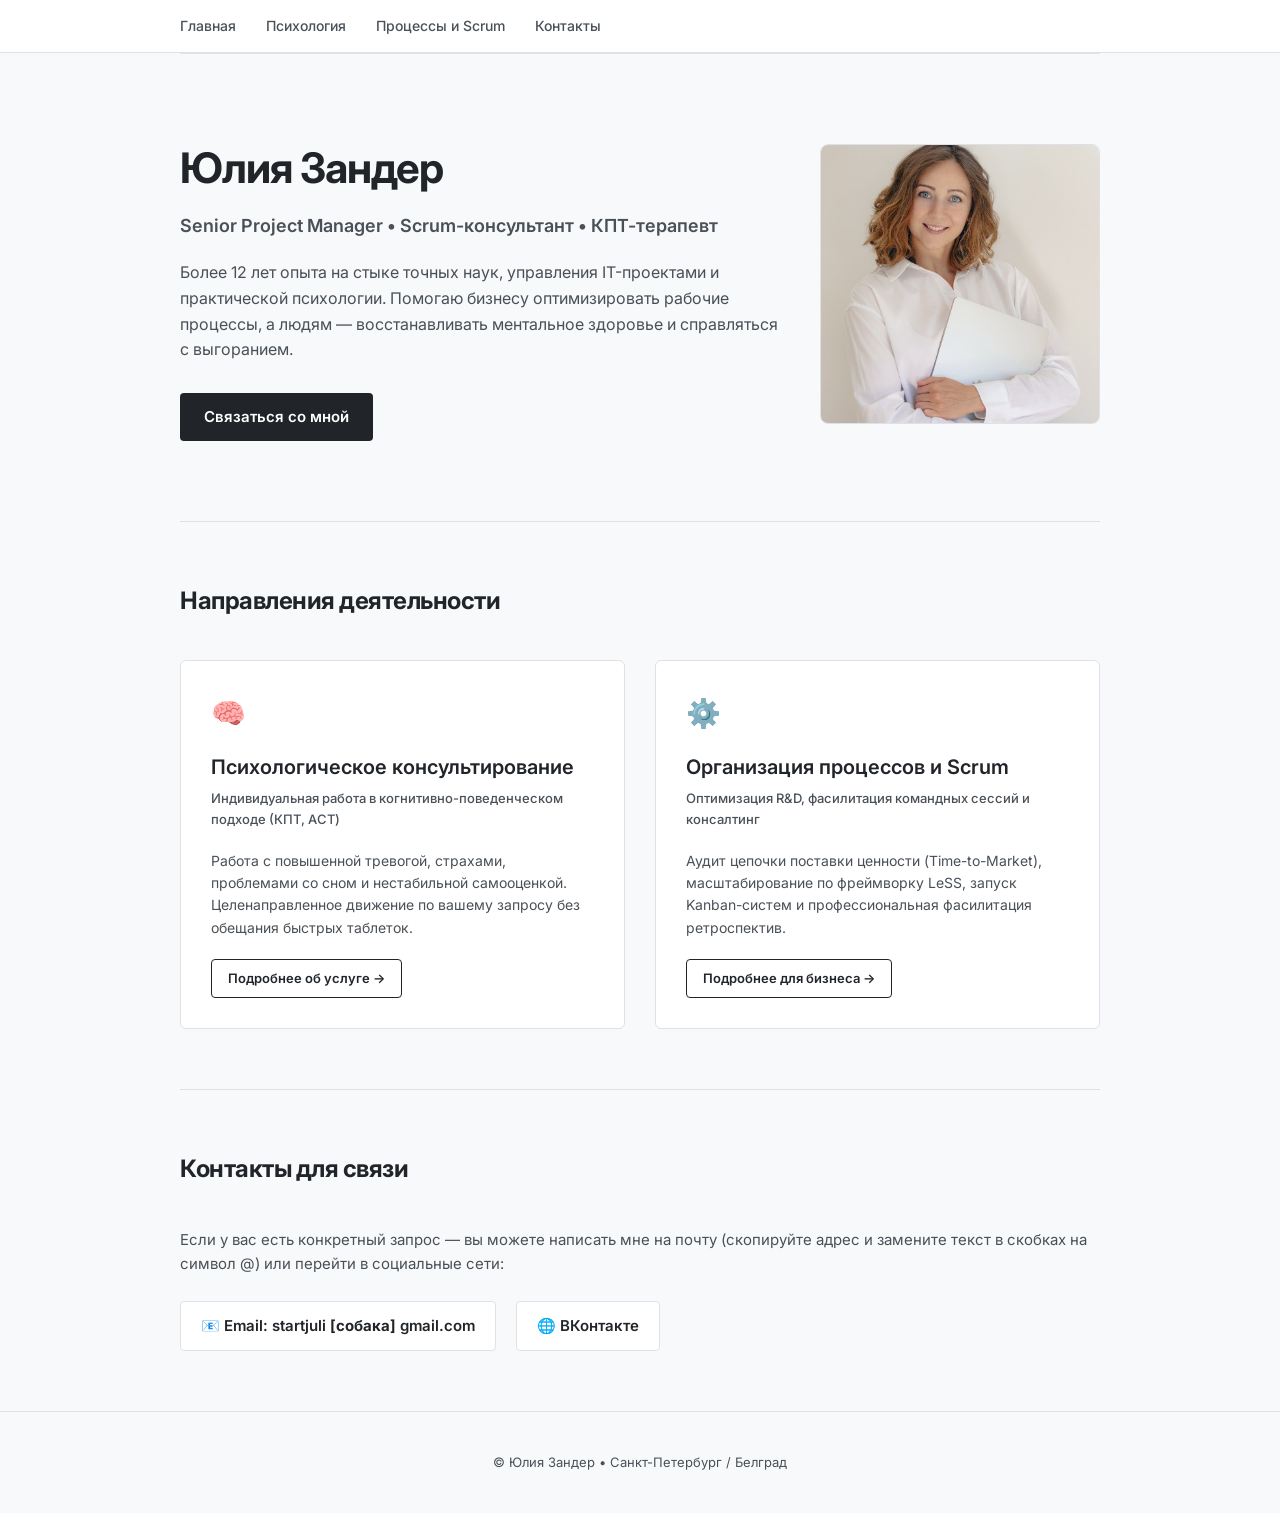
==== commit 78f7aaab: "Update index.html protect my contacts" ====
--- a/index.html
+++ b/index.html
@@ -62,11 +62,12 @@
       </div>
     </section>
 
+   <!-- Контакты с защитой от спам-ботов -->
     <section id="contacts" class="contacts-section">
       <h2>Контакты для связи</h2>
-      <p>Если у вас есть конкретный запрос — напишите мне напрямую в удобный мессенджер или на почту:</p>
+      <p>Если у вас есть конкретный запрос — вы можете написать мне на почту (скопируйте адрес и замените текст в скобках на символ @) или перейти в социальные сети:</p>
       <div class="contacts-links">
-        <a href="mailto:startjuli@gmail.com" class="contact-item">📧 Email: startjuli@gmail.com</a>
+        <span class="contact-item" style="cursor: default;">📧 Email: startjuli <strong>[собака]</strong> gmail.com</span>
         <a href="https://vk.com/egorovayuli" target="_blank" class="contact-item">🌐 ВКонтакте</a>
       </div>
     </section>
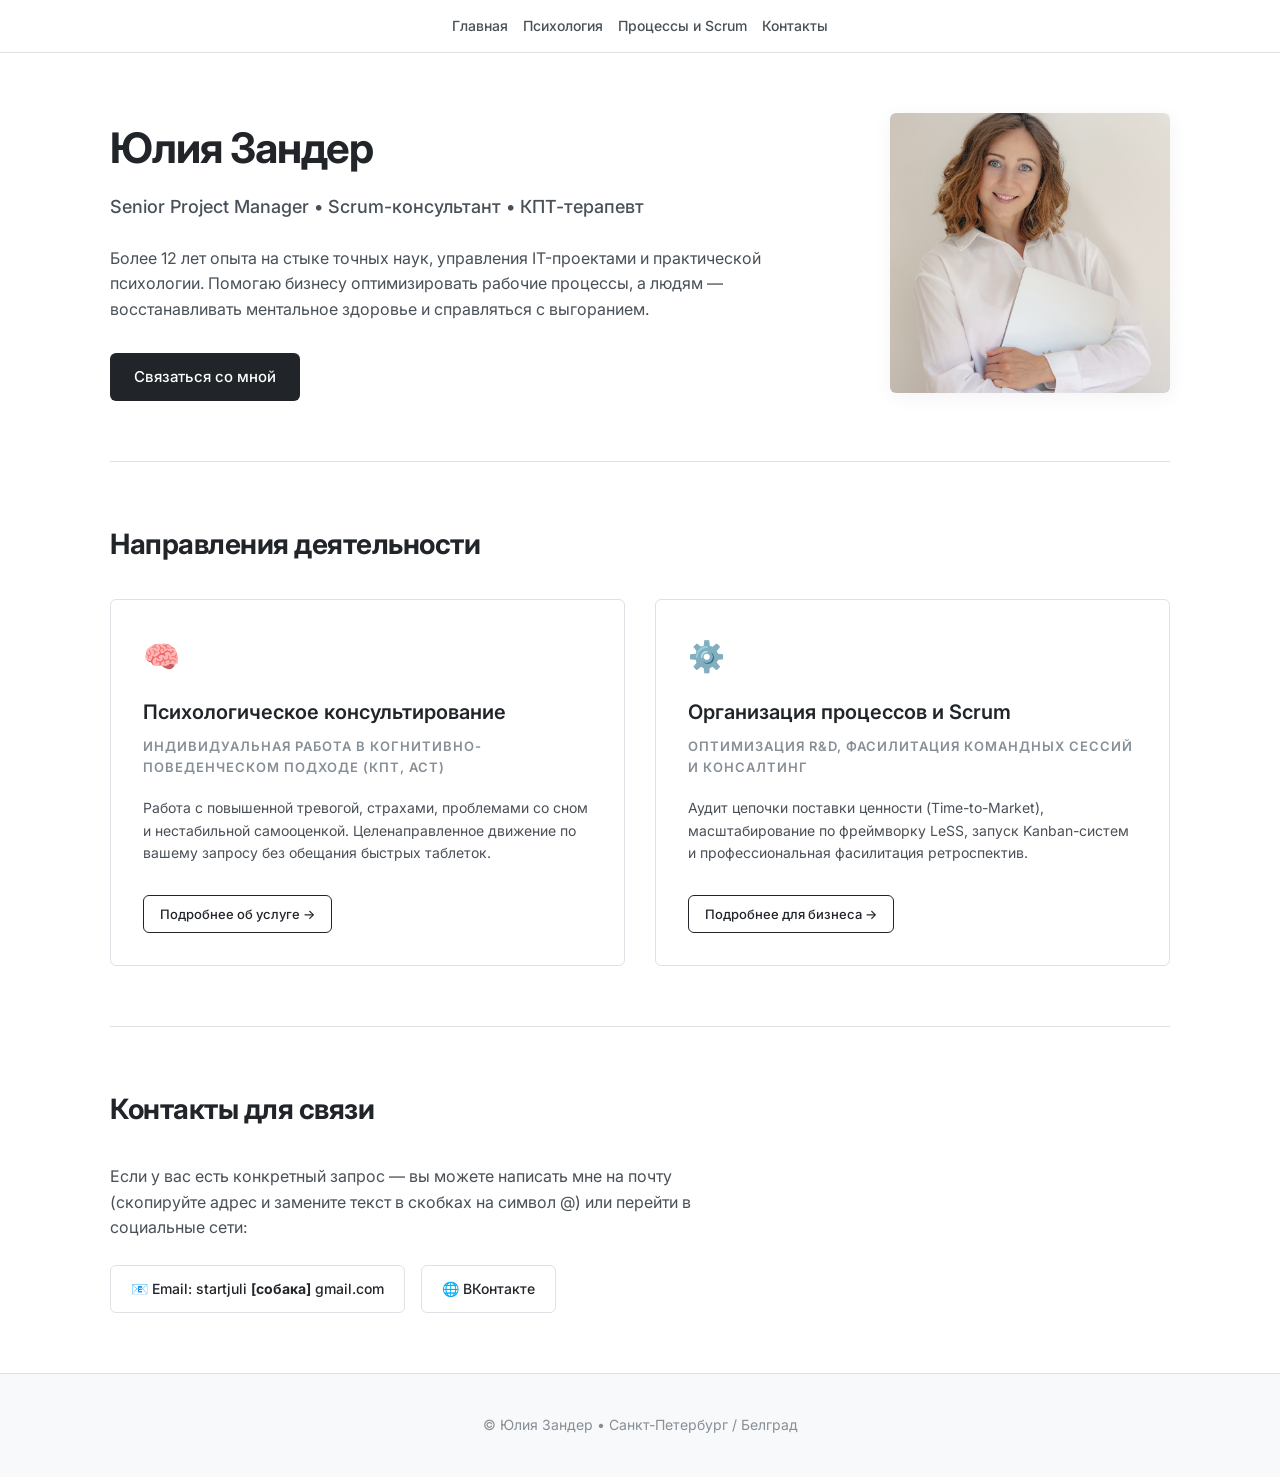
==== commit 086993a7: "Update index.html change path to picture" ====
--- a/index.html
+++ b/index.html
@@ -31,7 +31,7 @@
       </div>
       <div class="hero-photo">
         <!-- Запрещено нажатие правой кнопки мыши и перетаскивание фото -->
-        <img src="my_photo_1.jpg" alt="Юлия Зандер" class="profile-img" oncontextmenu="return false;" draggable="false">
+        <img src="images/my_photo_1.jpg" alt="Юлия Зандер" class="profile-img" oncontextmenu="return false;" draggable="false">
       </div>
     </section>
 
--- a/my-page-styles.css
+++ b/my-page-styles.css
@@ -1,13 +1,6 @@
-/* Общие строгие настройки */
-:root {
-  --bg-color: #f8f9fa;
-  --text-main: #212529;
-  --text-muted: #495057;
-  --accent: #212529; /* Минималистичный черный акцент */
-  --card-bg: #ffffff;
-  --border-color: #dee2e6;
-}
-
+/* ==========================================================================
+   1. БАЗОВЫЕ СТИЛИ И ОБНУЛЕНИЕ
+   ========================================================================== */
 * {
   box-sizing: border-box;
   margin: 0;
@@ -16,54 +9,62 @@
 
 body {
   font-family: 'Inter', -apple-system, BlinkMacSystemFont, "Segoe UI", Roboto, sans-serif;
-  background-color: var(--bg-color);
-  color: var(--text-main);
+  color: #212529;
+  background-color: #ffffff;
   line-height: 1.6;
+  -webkit-font-smoothing: antialiased;
 }
 
 .container {
-  max-width: 960px;
+  max-width: 1100px;
   margin: 0 auto;
   padding: 0 20px;
 }
 
-/* Навигация */
+/* ==========================================================================
+   2. ШАПКА И НАВИГАЦИЯ (АДАПТИВНАЯ)
+   ========================================================================== */
 .header {
-  background-color: var(--card-bg);
-  border-bottom: 1px solid var(--border-color);
+  border-bottom: 1px solid #dee2e6;
+  background-color: #ffffff;
   position: sticky;
   top: 0;
   z-index: 100;
 }
 
 .menu {
-  max-width: 960px;
+  display: flex;
+  justify-content: center;
+  align-items: center;
+  flex-wrap: wrap; /* Позволяет ссылкам переноситься на смартфонах */
+  gap: 15px;
+  max-width: 1100px;
   margin: 0 auto;
-  display: flex;
-  justify-content: flex-start;
   padding: 15px 20px;
-  gap: 30px;
 }
 
 .menu a {
   text-decoration: none;
-  color: var(--text-muted);
+  color: #495057;
   font-weight: 500;
   font-size: 14px;
-  transition: color 0.2s;
+  transition: color 0.2s ease;
+  white-space: nowrap; /* Запрещает некрасивый разрыв слов внутри ссылки */
 }
 
 .menu a:hover {
-  color: var(--accent);
-}
-
-/* Главный экран */
+  color: #212529;
+}
+
+/* ==========================================================================
+   3. ГЛАВНЫЙ ЭКРАН (HERO SECTION) — ТЕКСТ + ФОТО
+   ========================================================================== */
 .hero-section {
   display: flex;
   align-items: center;
   justify-content: space-between;
-  padding: 80px 0;
   gap: 40px;
+  padding: 60px 0;
 }
 
 .hero-text {
@@ -74,36 +75,21 @@
   font-size: 42px;
   font-weight: 700;
   letter-spacing: -1px;
-  margin-bottom: 10px;
+  margin-bottom: 12px;
+  color: #212529;
 }
 
 .hero-subtitle {
   font-size: 18px;
-  font-weight: 600;
-  color: var(--text-muted);
-  margin-bottom: 20px;
+  font-weight: 500;
+  color: #495057;
+  margin-bottom: 24px;
 }
 
 .hero-description {
   font-size: 16px;
-  color: var(--text-muted);
-  margin-bottom: 30px;
-}
-
-.cta-button {
-  display: inline-block;
-  background-color: var(--accent);
-  color: #ffffff;
-  text-decoration: none;
-  padding: 12px 24px;
-  font-weight: 600;
-  font-size: 15px;
-  border-radius: 4px;
-  transition: opacity 0.2s;
-}
-
-.cta-button:hover {
-  opacity: 0.9;
+  color: #495057;
+  margin-bottom: 20px;
 }
 
 .hero-photo {
@@ -114,52 +100,75 @@
   width: 280px;
   height: 280px;
   object-fit: cover;
-  border-radius: 8px;
-  border: 1px solid var(--border-color);
-}
-
-/* Секции общего вида */
-section {
+  border-radius: 6px;
+  box-shadow: 0 4px 20px rgba(0,0,0,0.05);
+}
+
+/* Кнопка действия */
+.cta-button {
+  display: inline-block;
+  background-color: #212529;
+  color: #ffffff;
+  text-decoration: none;
+  padding: 12px 24px;
+  font-weight: 500;
+  font-size: 15px;
+  border-radius: 6px;
+  transition: background-color 0.2s ease;
+  margin-top: 10px;
+  text-align: center;
+}
+
+.cta-button:hover {
+  background-color: #495057;
+}
+
+/* ==========================================================================
+   4. БЛОКИ С КАРТОЧКАМИ (НАПРАВЛЕНИЯ И ОБРАЗОВАНИЕ)
+   ========================================================================== */
+.services-section, .background-section, .contacts-section {
   padding: 60px 0;
-  border-top: 1px solid var(--border-color);
-}
-
-section h2 {
-  font-size: 24px;
+  border-top: 1px solid #dee2e6;
+}
+
+h2 {
+  font-size: 28px;
   font-weight: 700;
-  margin-bottom: 40px;
+  margin-bottom: 32px;
   letter-spacing: -0.5px;
 }
 
-/* Сетка услуг (2 колонки) */
+/* Сетка для больших карточек (Психология / Процессы) */
 .services-grid {
   display: grid;
-  grid-template-columns: 1fr 1fr;
+  grid-template-columns: repeat(auto-fit, minmax(320px, 1fr));
   gap: 30px;
 }
 
 .service-card {
-  background-color: var(--card-bg);
-  border: 1px solid var(--border-color);
+  background-color: #ffffff;
+  border: 1px solid #dee2e6;
   border-radius: 6px;
-  padding: 30px;
+  padding: 32px;
 }
 
 .card-icon {
-  font-size: 28px;
-  margin-bottom: 15px;
-}
-
-.service-card h3 {
+  font-size: 30px;
+  margin-bottom: 16px;
+}
+
+.service-card h3, .service-card h4 {
   font-size: 20px;
   font-weight: 600;
-  margin-bottom: 5px;
+  margin-bottom: 8px;
 }
 
 .card-target {
   font-size: 13px;
-  color: var(--text-muted);
-  font-weight: 500;
+  text-transform: uppercase;
+  letter-spacing: 1px;
+  color: #868e96;
+  font-weight: 600;
   margin-bottom: 20px;
 }
 
@@ -168,108 +177,141 @@
 }
 
 .card-list li {
-  font-size: 14px;
-  color: var(--text-muted);
+  font-size: 15px;
+  color: #495057;
   margin-bottom: 12px;
   position: relative;
-  padding-left: 15px;
-}
-
+  padding-left: 20px;
+}
+
+/* Красивые минималистичные точки у списков */
 .card-list li::before {
   content: "•";
+  color: #adb5bd;
+  font-weight: bold;
   position: absolute;
   left: 0;
-  color: var(--border-color);
-}
-
-/* Сетка квалификации (3 колонки) */
+  top: 0;
+}
+
+/* ==========================================================================
+   5. МЕЛКАЯ СЕТКА БЭКГРАУНДА (4 КОЛОНКИ)
+   ========================================================================== */
 .bg-grid {
   display: grid;
-  grid-template-columns: repeat(3, 1fr);
+  grid-template-columns: repeat(auto-fit, minmax(220px, 1fr));
   gap: 24px;
 }
 
 .bg-item h4 {
   font-size: 16px;
   font-weight: 600;
-  margin-bottom: 10px;
+  margin-bottom: 8px;
 }
 
 .bg-item p {
   font-size: 14px;
-  color: var(--text-muted);
-}
-
-/* Контакты */
+  color: #495057;
+}
+
+/* ==========================================================================
+   6. БЛОК КОНТАКТОВ И ПОДВАЛ
+   ========================================================================== */
 .contacts-section p {
-  font-size: 15px;
-  color: var(--text-muted);
-  margin-bottom: 25px;
+  font-size: 16px;
+  color: #495057;
+  margin-bottom: 24px;
+  max-width: 600px;
 }
 
 .contacts-links {
   display: flex;
-  gap: 20px;
+  flex-wrap: wrap;
+  gap: 16px;
 }
 
 .contact-item {
   display: inline-block;
+  padding: 12px 20px;
+  border: 1px solid #dee2e6;
+  border-radius: 6px;
   text-decoration: none;
-  color: var(--text-main);
-  font-weight: 600;
-  font-size: 15px;
-  border: 1px solid var(--border-color);
-  padding: 12px 20px;
-  border-radius: 4px;
-  background-color: var(--card-bg);
-  transition: background-color 0.2s;
-}
-
-.contact-item:hover {
-  background-color: var(--bg-color);
-}
-
-/* Подвал */
+  color: #212529;
+  font-weight: 500;
+  font-size: 14px;
+  transition: background-color 0.2s ease;
+}
+
+a.contact-item:hover {
+  background-color: #f8f9fa;
+}
+
 .footer {
   padding: 40px 0;
+  border-top: 1px solid #dee2e6;
   text-align: center;
-  border-top: 1px solid var(--border-color);
-  font-size: 13px;
-  color: var(--text-muted);
-}
-
-.footer-note {
-  margin-top: 5px;
-  font-size: 12px;
-}
-
-/* Адаптивность для мобильных устройств */
+  background-color: #f8f9fa;
+}
+
+.footer p {
+  font-size: 14px;
+  color: #868e96;
+}
+
+/* ==========================================================================
+   7. УМНАЯ МОБИЛЬНАЯ АДАПТАЦИЯ (MEDIA QUERIES)
+   ========================================================================== */
 @media (max-width: 768px) {
+  /* Перестраиваем главный экран: фото теперь сверху, текст снизу */
   .hero-section {
-    flex-direction: column-reverse;
+    flex-direction: column-reverse; 
     text-align: center;
+    gap: 30px;
     padding: 40px 0;
   }
+
+  .hero-text h1 {
+    font-size: 32px; /* Чуть уменьшаем шрифт заголовка на телефонах */
+  }
+
+  .profile-img {
+    width: 220px;  /* Делаем фото чуть компактнее на мобильном экране */
+    height: 220px;
+  }
+
+  /* Центрируем кнопку и тексты */
+  .cta-button {
+    display: block;
+    max-width: 100%;
+  }
+
+  /* Адаптируем меню: ссылки стоят компактно */
+  .menu {
+    padding: 10px;
+    gap: 12px;
+  }
   
-  .hero-text h1 {
-    font-size: 32px;
+  .menu a {
+    font-size: 13px;
+  }
+
+  /* Делаем списки в дисклеймерах в одну колонку на смартфонах */
+  #limits .card-list {
+    grid-template-columns: 1fr !important; 
   }
   
-  .profile-img {
-    width: 200px;
-    height: 200px;
+  /* Увеличиваем отступы в карточках для удобства чтения с экрана */
+  .service-card {
+    padding: 24px;
   }
   
-  .services-grid, .bg-grid {
-    grid-template-columns: 1fr;
-  }
-  
-  .menu {
-    justify-content: center;
-    gap: 15px;
-  }
-  
+  /* Центрируем ссылки контактов на мобилках */
   .contacts-links {
     flex-direction: column;
-  }
-}
+    align-items: stretch;
+  }
+  
+  .contact-item {
+    text-align: center;
+  }
+}
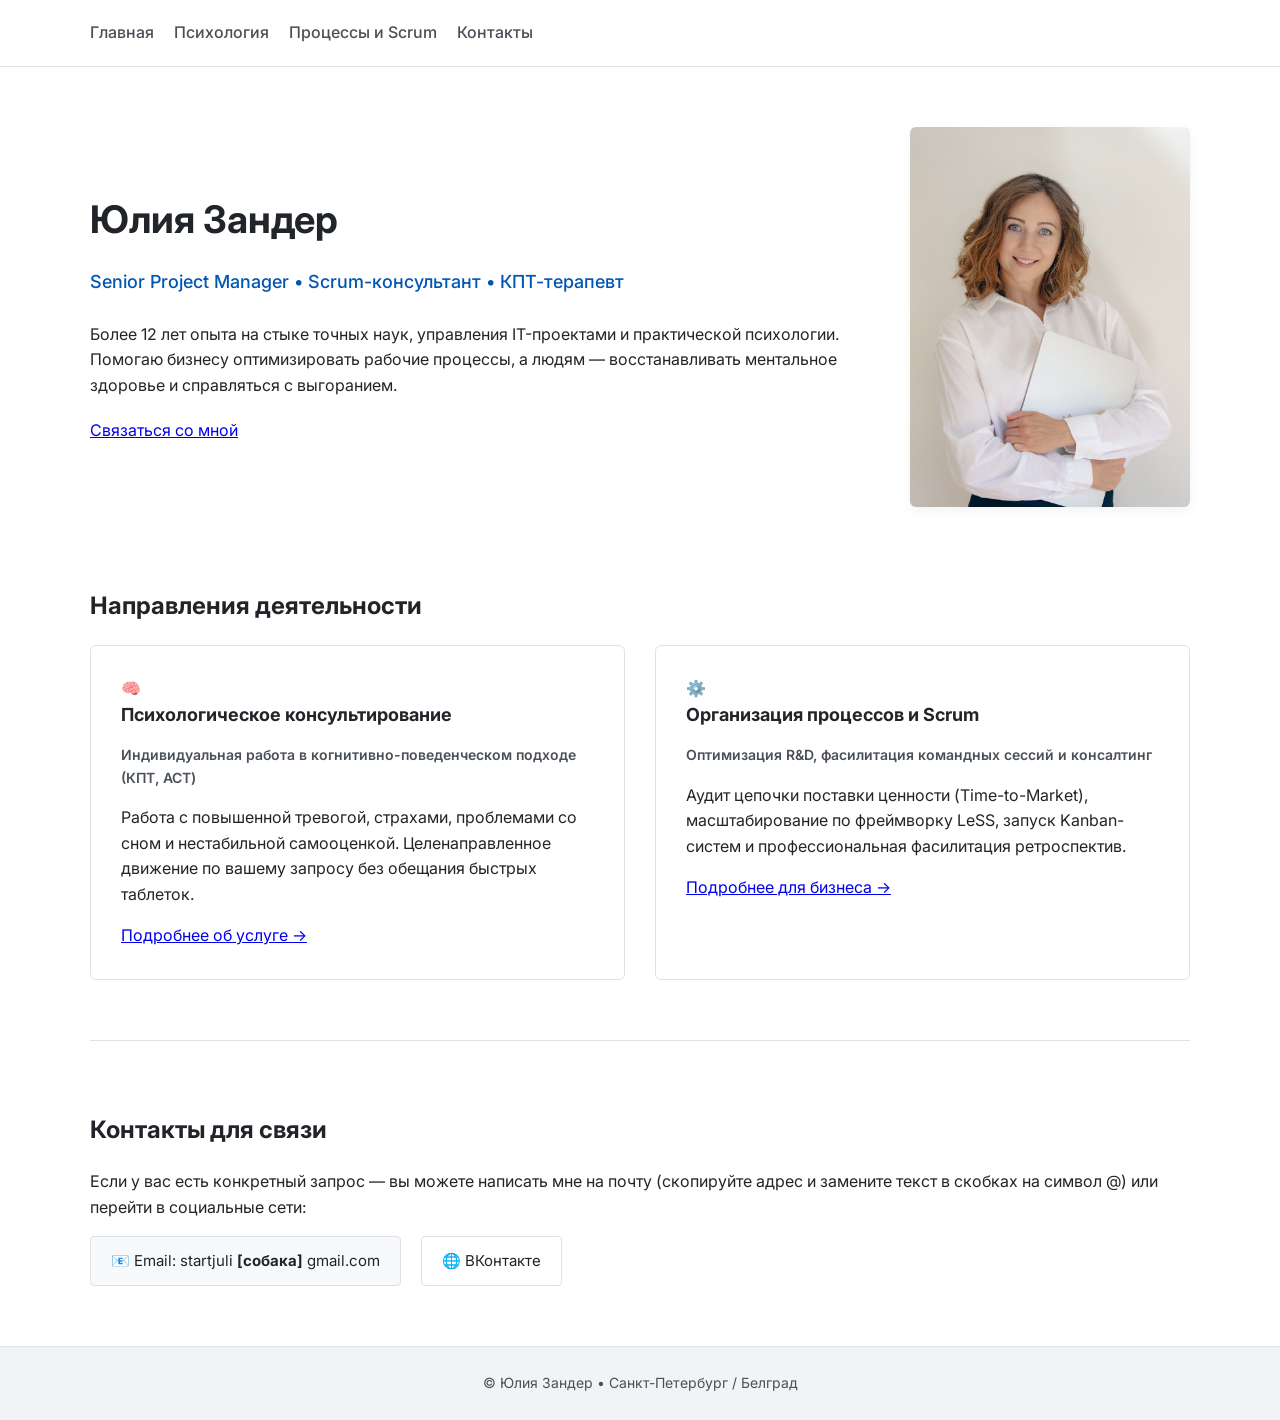
==== commit 77cbd156: "Update index.html" ====
--- a/index.html
+++ b/index.html
@@ -10,12 +10,14 @@
 <body>
 
   <header class="header">
-    <nav class="menu">
-      <a href="index.html">Главная</a> 
-      <a href="psychology.html">Психология</a>
-      <a href="scrum.html">Процессы и Scrum</a>
-      <a href="#contacts">Контакты</a>
-    </nav>
+    <div class="container">
+      <nav class="menu">
+        <a href="index.html" class="menu-link">Главная</a> 
+        <a href="psychology.html" class="menu-link">Психология</a>
+        <a href="scrum.html" class="menu-link">Процессы и Scrum</a>
+        <a href="#contacts" class="menu-link">Контакты</a>
+      </nav>
+    </div>
   </header>
 
   <main class="container">
@@ -43,39 +45,41 @@
           <div class="card-icon">🧠</div>
           <h3>Психологическое консультирование</h3>
           <p class="card-target">Индивидуальная работа в когнитивно-поведенческом подходе (КПТ, ACT)</p>
-          <p class="card-preview-text" style="font-size: 14px; color: #495057; margin-bottom: 20px;">
+          <p class="card-preview-text">
             Работа с повышенной тревогой, страхами, проблемами со сном и нестабильной самооценкой. Целенаправленное движение по вашему запросу без обещания быстрых таблеток.
           </p>
-          <a href="psychology.html" class="cta-button" style="background-color: transparent; color: #212529; border: 1px solid #212529; padding: 8px 16px; font-size: 13px;">Подробнее об услуге &rarr;</a>
+          <a href="psychology.html" class="cta-button secondary-button">Подробнее об услуге &rarr;</a>
         </div>
 
         <div class="service-card">
           <div class="card-icon">⚙️</div>
           <h3>Организация процессов и Scrum</h3>
           <p class="card-target">Оптимизация R&D, фасилитация командных сессий и консалтинг</p>
-          <p class="card-preview-text" style="font-size: 14px; color: #495057; margin-bottom: 20px;">
+          <p class="card-preview-text">
             Аудит цепочки поставки ценности (Time-to-Market), масштабирование по фреймворку LeSS, запуск Kanban-систем и профессиональная фасилитация ретроспектив.
           </p>
-          <a href="scrum.html" class="cta-button" style="background-color: transparent; color: #212529; border: 1px solid #212529; padding: 8px 16px; font-size: 13px;">Подробнее для бизнеса &rarr;</a>
+          <a href="scrum.html" class="cta-button secondary-button">Подробнее для бизнеса &rarr;</a>
         </div>
 
       </div>
     </section>
 
-   <!-- Контакты с защитой от спам-ботов -->
+    <!-- Контакты с защитой от спам-ботов -->
     <section id="contacts" class="contacts-section">
       <h2>Контакты для связи</h2>
       <p>Если у вас есть конкретный запрос — вы можете написать мне на почту (скопируйте адрес и замените текст в скобках на символ @) или перейти в социальные сети:</p>
       <div class="contacts-links">
-        <span class="contact-item" style="cursor: default;">📧 Email: startjuli <strong>[собака]</strong> gmail.com</span>
-        <a href="https://vk.com/egorovayuli" target="_blank" class="contact-item">🌐 ВКонтакте</a>
+        <span class="contact-item email-item">📧 Email: startjuli <strong>[собака]</strong> gmail.com</span>
+        <a href="https://vk.com/egorovayuli" target="_blank" rel="noopener" class="contact-link vk-link">🌐 ВКонтакте</a>
       </div>
     </section>
 
   </main>
 
   <footer class="footer">
-    <p>&copy; Юлия Зандер • Санкт-Петербург / Белград</p>
+    <div class="container">
+      <p>&copy; Юлия Зандер • Санкт-Петербург / Белград</p>
+    </div>
   </footer>
 
 </body>
--- a/my-page-styles.css
+++ b/my-page-styles.css
@@ -1,32 +1,42 @@
-/* ==========================================================================
-   1. БАЗОВЫЕ СТИЛИ И ОБНУЛЕНИЕ
-   ========================================================================== */
-* {
+/* CSS Стили для сайта Юлии Зандер */
+
+:root {
+  --primary-color: #0056b3;
+  --primary-hover: #004085;
+  --text-main: #212529;
+  --text-muted: #495057;
+  --bg-light: #f1f3f5;
+  --border-color: #dee2e6;
+  --card-bg: #ffffff;
+}
+
+/* Сброс базовых отступов и box-sizing */
+*, *::before, *::after {
   box-sizing: border-box;
+}
+
+body {
+  font-family: 'Inter', sans-serif;
   margin: 0;
   padding: 0;
-}
-
-body {
-  font-family: 'Inter', -apple-system, BlinkMacSystemFont, "Segoe UI", Roboto, sans-serif;
-  color: #212529;
+  color: var(--text-main);
   background-color: #ffffff;
   line-height: 1.6;
-  -webkit-font-smoothing: antialiased;
-}
-
+}
+
+/* Центральный ограничивающий контейнер */
 .container {
-  max-width: 1100px;
+  max-width: 1140px;
   margin: 0 auto;
   padding: 0 20px;
-}
-
-/* ==========================================================================
-   2. ШАПКА И НАВИГАЦИЯ (АДАПТИВНАЯ)
-   ========================================================================== */
+  width: 100%;
+}
+
+/* Шапка и меню навигации */
 .header {
-  border-bottom: 1px solid #dee2e6;
-  background-color: #ffffff;
+  background: #ffffff;
+  padding: 20px 0;
+  border-bottom: 1px solid var(--border-color);
   position: sticky;
   top: 0;
   z-index: 100;
@@ -34,169 +44,181 @@
 
 .menu {
   display: flex;
-  justify-content: center;
   align-items: center;
-  flex-wrap: wrap; /* Позволяет ссылкам переноситься на смартфонах */
-  gap: 15px;
-  max-width: 1100px;
-  margin: 0 auto;
-  padding: 15px 20px;
-}
-
-.menu a {
+  gap: 20px;
+  flex-wrap: wrap;   /* Позволяет ссылкам красиво переноситься на узких экранах */
+}
+
+.menu-link {
   text-decoration: none;
-  color: #495057;
+  color: var(--text-muted);
   font-weight: 500;
-  font-size: 14px;
   transition: color 0.2s ease;
-  white-space: nowrap; /* Запрещает некрасивый разрыв слов внутри ссылки */
-}
-
-.menu a:hover {
-  color: #212529;
-}
-
-/* ==========================================================================
-   3. ГЛАВНЫЙ ЭКРАН (HERO SECTION) — ТЕКСТ + ФОТО
-   ========================================================================== */
+  white-space: nowrap;
+}
+
+.menu-link:hover {
+  color: var(--primary-color);
+}
+
+.back-link {
+  margin-right: auto; /* Отодвигает "На главную" влево, остальные ссылки вправо */
+}
+
+/* Главный блок (Hero Section) */
 .hero-section {
   display: flex;
   align-items: center;
-  justify-content: space-between;
-  gap: 40px;
+  gap: 50px;
   padding: 60px 0;
 }
 
 .hero-text {
-  flex: 1;
+  flex: 1; /* Растягивается на всю ширину, если блока .hero-photo нет */
 }
 
 .hero-text h1 {
-  font-size: 42px;
+  font-size: 38px;
   font-weight: 700;
-  letter-spacing: -1px;
-  margin-bottom: 12px;
-  color: #212529;
+  margin-top: 0;
+  margin-bottom: 15px;
 }
 
 .hero-subtitle {
   font-size: 18px;
   font-weight: 500;
-  color: #495057;
-  margin-bottom: 24px;
+  color: var(--primary-color);
+  margin-bottom: 25px;
 }
 
 .hero-description {
   font-size: 16px;
-  color: #495057;
   margin-bottom: 20px;
 }
 
+.hero-quote {
+  font-style: italic;
+  color: var(--text-muted);
+  border-left: 3px solid var(--border-color);
+  padding-left: 15px;
+  margin-top: 20px;
+}
+
 .hero-photo {
-  flex-shrink: 0;
-}
-
+  display: flex;
+  justify-content: center;
+  align-items: center;
+}
+
+/* ЗАЩИТА: Если контейнер фото пустой (на других страницах), полностью скрываем его */
+.hero-photo:empty {
+  display: none;
+}
+
+/* Прямоугольное фото со скругленными углами и защитой от искажений */
 .profile-img {
   width: 280px;
-  height: 280px;
+  height: auto;         /* Высота подстраивается автоматически, защищая от овалов */
+  max-height: 380px;    /* Ограничение, чтобы вертикальное фото не было гигантским */
+  border-radius: 6px;   /* Мягкие углы вместо круга */
   object-fit: cover;
+  box-shadow: 0 4px 12px rgba(0,0,0,0.05);
+  display: block;
+}
+
+/* Глобальная защита: если у картинки потерялся или не указан путь src, скрываем её */
+img:not([src]), img[src=""] {
+  display: none !important;
+}
+
+/* Секция ограничений (НЕ работаю) */
+.limits-section {
+  background-color: var(--bg-light);
+  padding: 40px;
   border-radius: 6px;
-  box-shadow: 0 4px 20px rgba(0,0,0,0.05);
-}
-
-/* Кнопка действия */
-.cta-button {
-  display: inline-block;
-  background-color: #212529;
-  color: #ffffff;
-  text-decoration: none;
-  padding: 12px 24px;
-  font-weight: 500;
-  font-size: 15px;
-  border-radius: 6px;
-  transition: background-color 0.2s ease;
-  margin-top: 10px;
-  text-align: center;
-}
-
-.cta-button:hover {
-  background-color: #495057;
-}
-
-/* ==========================================================================
-   4. БЛОКИ С КАРТОЧКАМИ (НАПРАВЛЕНИЯ И ОБРАЗОВАНИЕ)
-   ========================================================================== */
-.services-section, .background-section, .contacts-section {
-  padding: 60px 0;
-  border-top: 1px solid #dee2e6;
-}
-
-h2 {
-  font-size: 28px;
+  border: 1px solid var(--border-color);
+  margin-bottom: 60px;
+}
+
+.limits-title {
+  font-size: 18px;
   font-weight: 700;
-  margin-bottom: 32px;
-  letter-spacing: -0.5px;
-}
-
-/* Сетка для больших карточек (Психология / Процессы) */
+  margin-top: 0;
+  margin-bottom: 15px;
+  color: var(--text-main);
+}
+
+.limits-text {
+  font-size: 14px;
+  color: var(--text-muted);
+  margin-bottom: 15px;
+}
+
+.limits-list {
+  display: flex;
+  flex-direction: column;
+  gap: 10px;
+  margin: 0;
+  padding-left: 20px;
+}
+
+/* Секция образования и направлений */
+.education-section, .services-section {
+  margin-bottom: 60px;
+}
+
+.section-title {
+  font-size: 24px;
+  font-weight: 700;
+  margin-top: 0;
+  margin-bottom: 30px;
+}
+
+/* Сетка (Grid) для карточек */
 .services-grid {
   display: grid;
-  grid-template-columns: repeat(auto-fit, minmax(320px, 1fr));
+  grid-template-columns: repeat(2, 1fr);
   gap: 30px;
 }
 
 .service-card {
-  background-color: #ffffff;
-  border: 1px solid #dee2e6;
+  background: var(--card-bg);
+  padding: 30px;
+  border: 1px solid var(--border-color);
   border-radius: 6px;
-  padding: 32px;
-}
-
-.card-icon {
-  font-size: 30px;
-  margin-bottom: 16px;
-}
-
-.service-card h3, .service-card h4 {
-  font-size: 20px;
+}
+
+.service-card h4, .service-card h3 {
+  font-size: 18px;
+  margin-top: 0;
+  margin-bottom: 10px;
+}
+
+.card-target {
+  font-size: 14px;
   font-weight: 600;
-  margin-bottom: 8px;
-}
-
-.card-target {
-  font-size: 13px;
-  text-transform: uppercase;
-  letter-spacing: 1px;
-  color: #868e96;
-  font-weight: 600;
-  margin-bottom: 20px;
+  color: var(--text-muted);
+  margin-bottom: 15px;
 }
 
 .card-list {
-  list-style: none;
-}
-
-.card-list li {
-  font-size: 15px;
-  color: #495057;
-  margin-bottom: 12px;
-  position: relative;
+  display: flex;
+  flex-direction: column;
+  gap: 12px;
+  margin: 0;
   padding-left: 20px;
 }
 
-/* Красивые минималистичные точки у списков */
-.card-list li::before {
-  content: "•";
-  color: #adb5bd;
-  font-weight: bold;
-  position: absolute;
-  left: 0;
-  top: 0;
-}
-
-/* ==========================================================================
-   5. МЕЛКАЯ СЕТКА БЭКГРАУНДА (4 КОЛОНКИ)
-   ========================================================================== */
+/* Модификатор для карточки на всю ширину десктопа */
+.service-card.full-width {
+  grid-column: 1 / -1;
+}
+
+.tight-list {
+  gap: 15px;
+}
+
+/* Блок бэкграунда на странице Scrum (4 колонки) */
 .bg-grid {
   display: grid;
   grid-template-columns: repeat(auto-fit, minmax(220px, 1fr));
@@ -211,107 +233,160 @@
 
 .bg-item p {
   font-size: 14px;
-  color: #495057;
+  color: var(--text-muted);
+}
+
+/* Секция контактов */
+.contacts-section {
+  border-top: 1px solid var(--border-color);
+  padding: 50px 0 60px 0;
+}
+
+.contacts-description {
+  font-size: 15px;
+  margin-bottom: 25px;
+}
+
+.contacts-links {
+  display: flex;
+  flex-wrap: wrap;
+  align-items: center;
+  gap: 20px;
+}
+
+.contact-item {
+  font-size: 15px;
+  color: var(--text-main);
+  padding: 12px 20px;
+  background: #f8f9fa;
+  border: 1px solid var(--border-color);
+  border-radius: 4px;
+}
+
+.email-item {
+  cursor: default;
+}
+
+.contact-link {
+  font-size: 15px;
+  text-decoration: none;
+  padding: 12px 20px;
+  border: 1px solid var(--border-color);
+  border-radius: 4px;
+  transition: all 0.2s ease;
+}
+
+.b17-link {
+  border-color: var(--primary-color);
+  color: var(--primary-color);
+  font-weight: 700;
+}
+
+.b17-link:hover {
+  background-color: var(--primary-color);
+  color: #ffffff;
+}
+
+.vk-link {
+  color: var(--text-main);
+}
+
+.vk-link:hover {
+  background-color: #f1f3f5;
+  border-color: #adb5bd;
+}
+
+/* Подвал (Footer) */
+.footer {
+  background-color: var(--bg-light);
+  text-align: center;
+  padding: 25px 0;
+  border-top: 1px solid var(--border-color);
+  font-size: 14px;
+  color: var(--text-muted);
+}
+
+.footer p {
+  margin: 0;
 }
 
 /* ==========================================================================
-   6. БЛОК КОНТАКТОВ И ПОДВАЛ
-   ========================================================================== */
-.contacts-section p {
-  font-size: 16px;
-  color: #495057;
-  margin-bottom: 24px;
-  max-width: 600px;
-}
-
-.contacts-links {
-  display: flex;
-  flex-wrap: wrap;
-  gap: 16px;
-}
-
-.contact-item {
-  display: inline-block;
-  padding: 12px 20px;
-  border: 1px solid #dee2e6;
-  border-radius: 6px;
-  text-decoration: none;
-  color: #212529;
-  font-weight: 500;
-  font-size: 14px;
-  transition: background-color 0.2s ease;
-}
-
-a.contact-item:hover {
-  background-color: #f8f9fa;
-}
-
-.footer {
-  padding: 40px 0;
-  border-top: 1px solid #dee2e6;
-  text-align: center;
-  background-color: #f8f9fa;
-}
-
-.footer p {
-  font-size: 14px;
-  color: #868e96;
-}
-
-/* ==========================================================================
-   7. УМНАЯ МОБИЛЬНАЯ АДАПТАЦИЯ (MEDIA QUERIES)
+   УЛУЧШЕННАЯ АДАПТИВНОСТЬ ДЛЯ МОБИЛЬНЫХ (Экран меньше 768px)
    ========================================================================== */
 @media (max-width: 768px) {
-  /* Перестраиваем главный экран: фото теперь сверху, текст снизу */
   .hero-section {
-    flex-direction: column-reverse; 
+    flex-direction: column-reverse; /* Фото сверху, text снизу на мобилках */
     text-align: center;
-    gap: 30px;
-    padding: 40px 0;
-  }
-
+    gap: 25px;
+    padding: 30px 0;
+  }
+  
   .hero-text h1 {
-    font-size: 32px; /* Чуть уменьшаем шрифт заголовка на телефонах */
-  }
-
+    font-size: 26px;
+  }
+  
+  .hero-quote {
+    border-left: none;
+    border-top: 2px solid var(--border-color);
+    padding-left: 0;
+    padding-top: 15px;
+  }
+
+  /* Настройки прямоугольного фото для мобильных: пропорции никогда не поплывут */
   .profile-img {
-    width: 220px;  /* Делаем фото чуть компактнее на мобильном экране */
-    height: 220px;
-  }
-
-  /* Центрируем кнопку и тексты */
-  .cta-button {
-    display: block;
-    max-width: 100%;
-  }
-
-  /* Адаптируем меню: ссылки стоят компактно */
+    width: 220px !important;
+    height: auto !important;
+    max-height: 300px !important;
+    max-width: 220px !important;
+    border-radius: 6px !important; 
+    flex-shrink: 0 !important;
+  }
+  
+  .hero-photo {
+    flex: auto !important;
+    width: auto !important;
+    height: auto !important;
+    margin: 0 auto; 
+  }
+
+  /* Исправление меню на мобильных */
   .menu {
-    padding: 10px;
-    gap: 12px;
-  }
-  
-  .menu a {
+    gap: 8px;
+    justify-content: center;
+  }
+  
+  .menu-link {
     font-size: 13px;
-  }
-
-  /* Делаем списки в дисклеймерах в одну колонку на смартфонах */
-  #limits .card-list {
-    grid-template-columns: 1fr !important; 
-  }
-  
-  /* Увеличиваем отступы в карточках для удобства чтения с экрана */
-  .service-card {
-    padding: 24px;
-  }
-  
-  /* Центрируем ссылки контактов на мобилках */
+    padding: 6px 12px;
+    background-color: #f8f9fa; 
+    border: 1px solid var(--border-color);
+    border-radius: 4px;
+  }
+  
+  .back-link {
+    margin-right: 0; 
+    width: 100%; /* Ссылка "На главную" гарантированно встает на самый верх по центру */
+    text-align: center;
+    background-color: transparent;
+    border: none;
+    font-weight: 600;
+    padding-bottom: 4px;
+  }
+
+  .services-grid {
+    grid-template-columns: 1fr; /* Карточки образования встают в одну колонку */
+  }
+
+  .service-card.full-width {
+    grid-column: auto;
+  }
+
   .contacts-links {
     flex-direction: column;
     align-items: stretch;
   }
   
-  .contact-item {
+  .contact-item, .contact-link {
     text-align: center;
   }
 }
